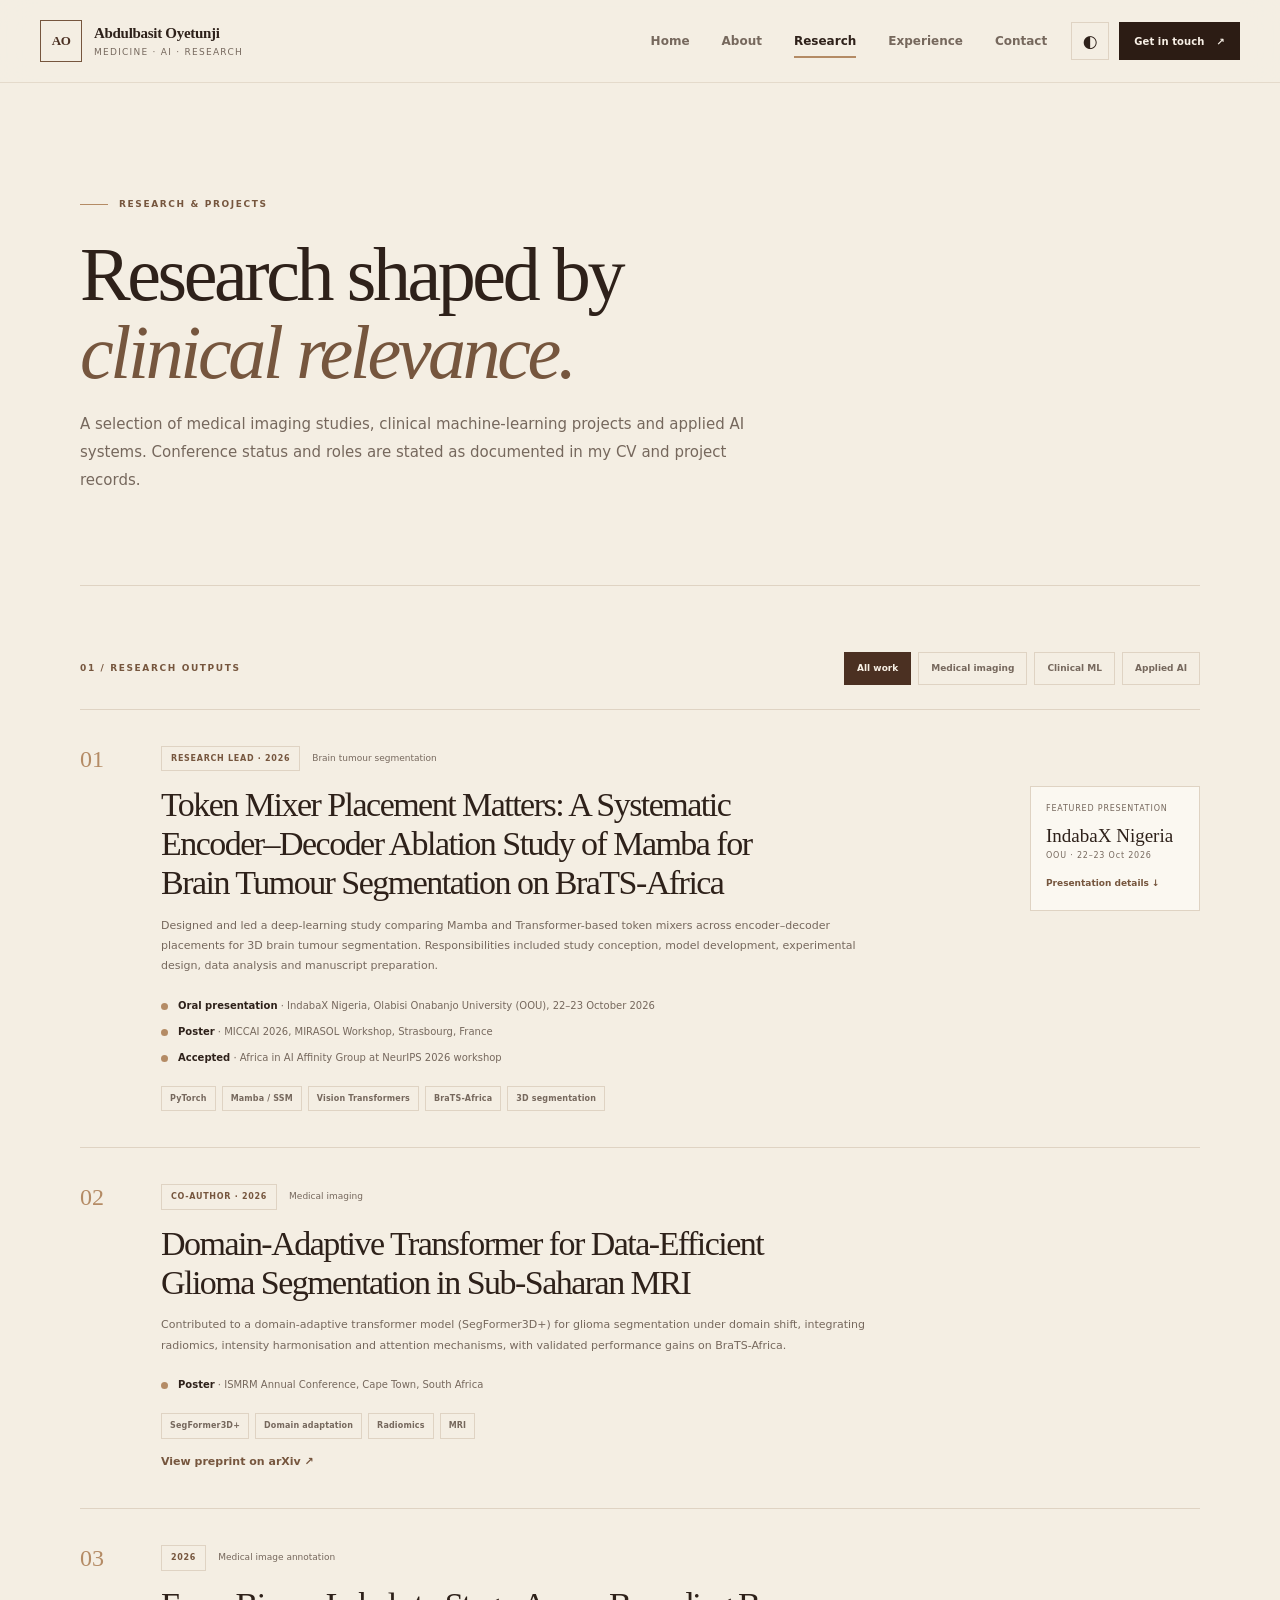
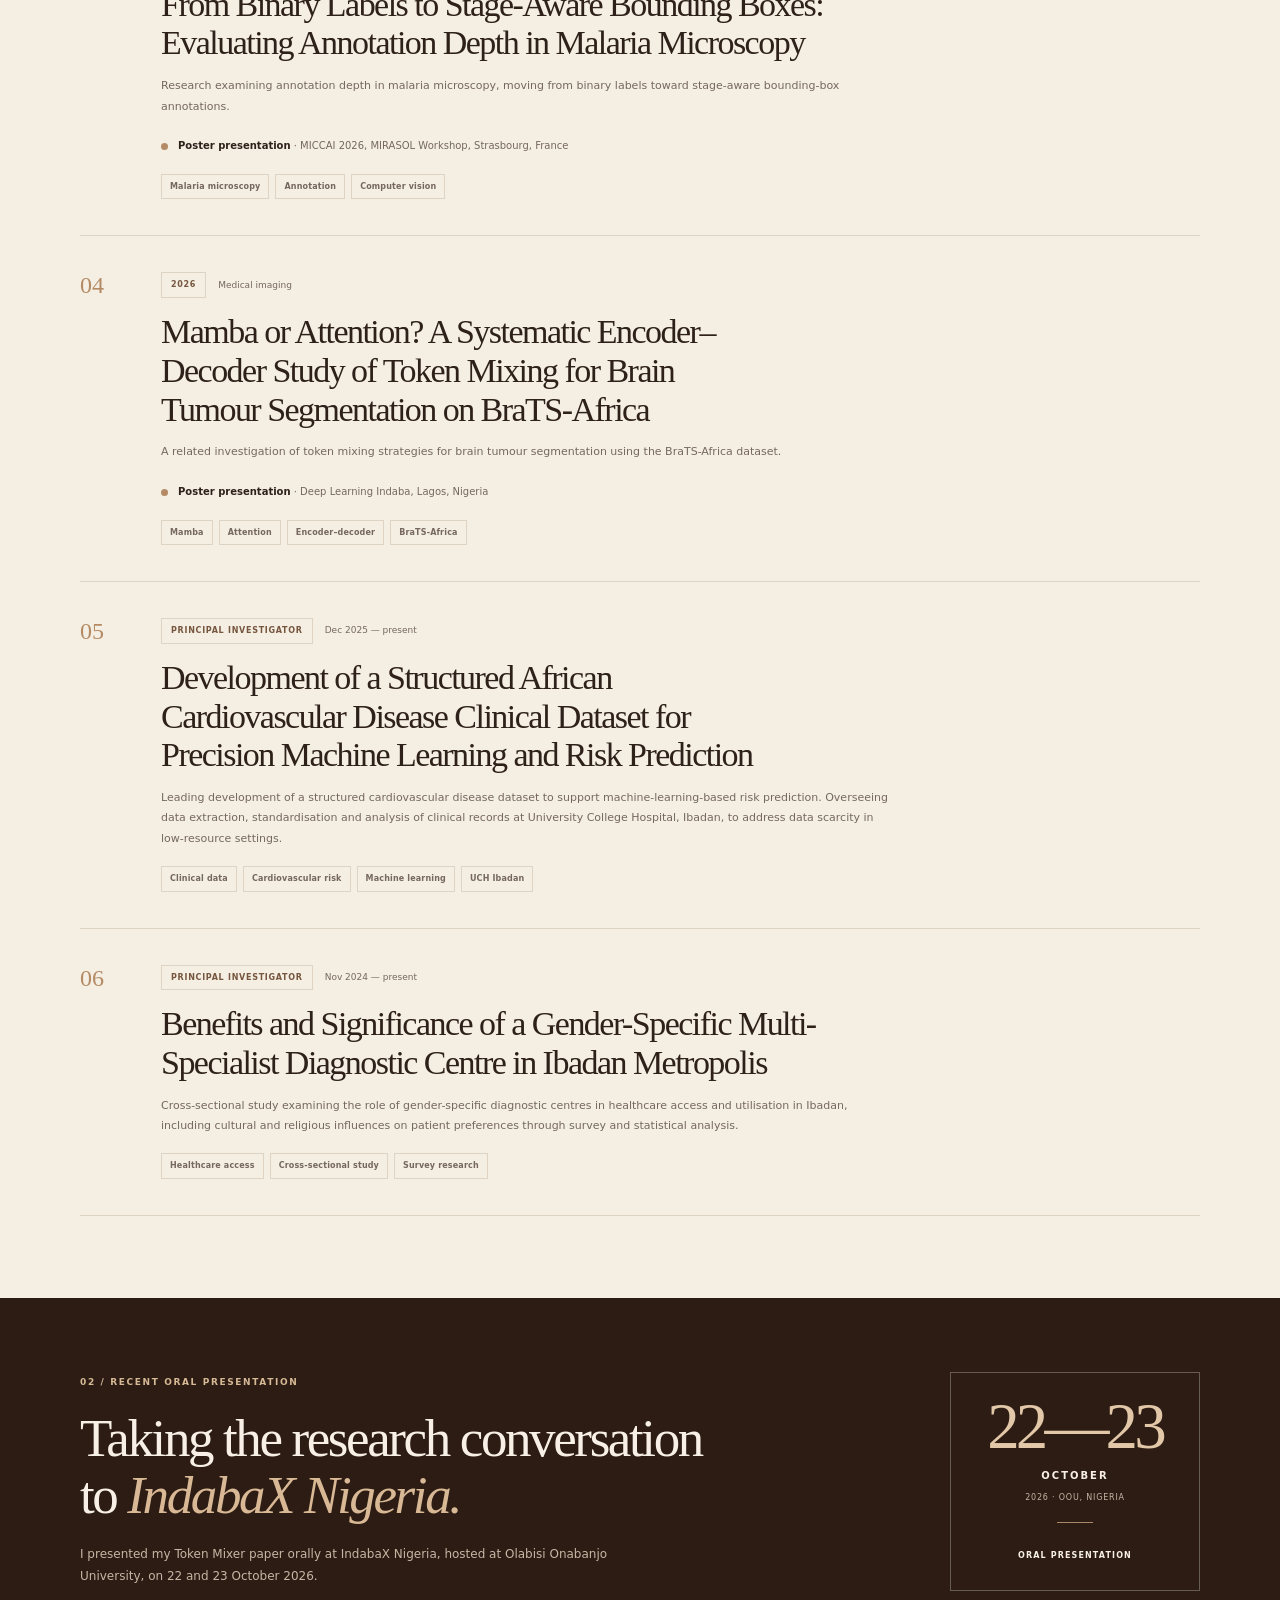
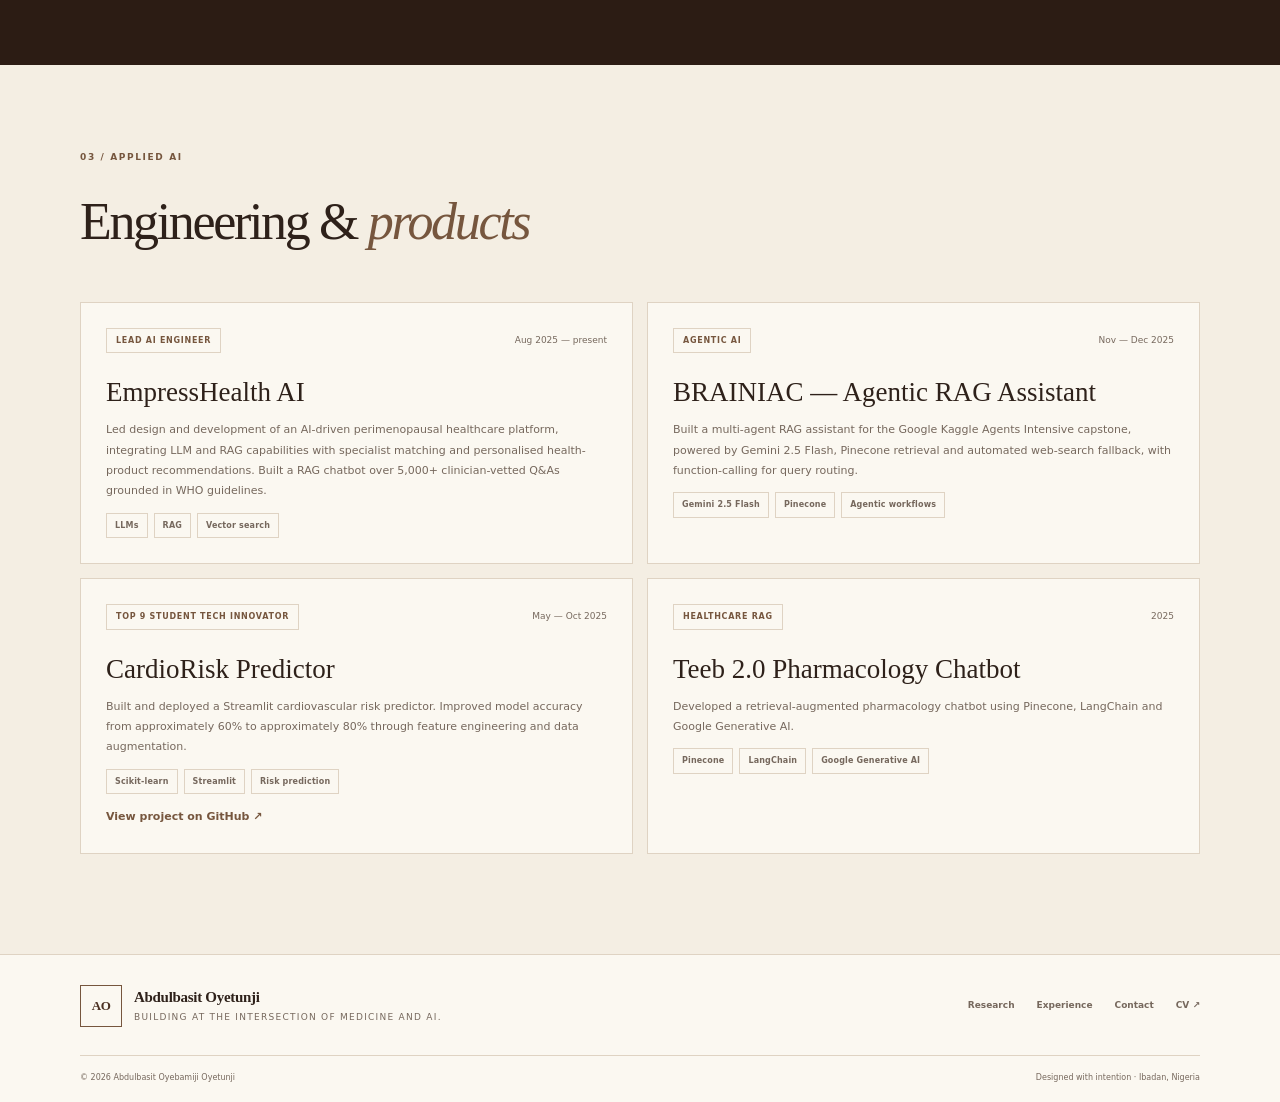
==== research.html @ 61710d2f "Initial commit" ====
<!doctype html>
<html lang="en">
<head>
  <meta charset="utf-8">
  <meta name="viewport" content="width=device-width, initial-scale=1">
  <meta name="theme-color" content="#f4eee3">
  <meta name="description" content="Medical imaging research, clinical machine learning projects and applied healthcare AI by Abdulbasit Oyetunji.">
  <meta property="og:type" content="website">
  <meta property="og:title" content="Research & Projects | Abdulbasit Oyetunji">
  <meta property="og:description" content="Medical imaging research, clinical machine learning projects and applied healthcare AI by Abdulbasit Oyetunji.">
  <title>Research & Projects | Abdulbasit Oyetunji</title>
  <link rel="icon" type="image/svg+xml" href="assets/favicon.svg">
  <link rel="stylesheet" href="styles.css">
  
</head>
<body>
  <a class="skip-link" href="#main">Skip to content</a>
  <div class="site-shell">
    <header class="site-header">
      <div class="header-inner">
        <a class="brand" href="index.html" aria-label="Abdulbasit Oyetunji, home">
          <span class="brand-mark">AO</span>
          <span class="brand-copy"><strong>Abdulbasit Oyetunji</strong><small>Medicine · AI · Research</small></span>
        </a>
        <nav class="desktop-nav" aria-label="Primary navigation"><a class="nav-link" href="index.html">Home</a><a class="nav-link" href="about.html">About</a><a class="nav-link is-active" href="research.html" aria-current="page">Research</a><a class="nav-link" href="experience.html">Experience</a><a class="nav-link" href="contact.html">Contact</a></nav>
        <div class="header-actions">
          <button class="icon-button theme-toggle" type="button" aria-label="Toggle colour theme" title="Toggle colour theme"><span class="theme-glyph" aria-hidden="true">◐</span></button>
          <a class="button button-small button-dark header-cta" href="contact.html">Get in touch <span aria-hidden="true">↗</span></a>
          <button class="icon-button menu-toggle" type="button" aria-label="Open navigation" aria-expanded="false" aria-controls="mobile-nav"><span class="menu-glyph" aria-hidden="true">☰</span></button>
        </div>
      </div>
      <nav class="mobile-nav" id="mobile-nav" aria-label="Mobile navigation" hidden><a class="nav-link" href="index.html">Home</a><a class="nav-link" href="about.html">About</a><a class="nav-link is-active" href="research.html" aria-current="page">Research</a><a class="nav-link" href="experience.html">Experience</a><a class="nav-link" href="contact.html">Contact</a><a class="mobile-nav-cta" href="contact.html">Get in touch ↗</a></nav>
    </header>
    <main id="main">
<section class="page-hero section-wrap" data-reveal><div class="eyebrow"><span class="eyebrow-line"></span> RESEARCH &amp; PROJECTS</div><h1>Research shaped by <em>clinical relevance.</em></h1><p class="page-lede">A selection of medical imaging studies, clinical machine-learning projects and applied AI systems. Conference status and roles are stated as documented in my CV and project records.</p></section>
<section class="research-section section-wrap"><div class="research-toolbar"><div class="section-label">01 / RESEARCH OUTPUTS</div><div class="filter-row" role="group" aria-label="Filter research projects"><button class="filter-button is-selected" data-filter="all" type="button">All work</button><button class="filter-button" data-filter="imaging" type="button">Medical imaging</button><button class="filter-button" data-filter="clinical" type="button">Clinical ML</button><button class="filter-button" data-filter="ai" type="button">Applied AI</button></div></div>
<div class="research-list">
<article class="research-item research-highlight" id="token-mixer" data-category="imaging" data-reveal><div class="research-index">01</div><div class="research-content"><div class="research-meta"><span class="pill">Research Lead · 2026</span><span>Brain tumour segmentation</span></div><h2>Token Mixer Placement Matters: A Systematic Encoder–Decoder Ablation Study of Mamba for Brain Tumour Segmentation on BraTS-Africa</h2><p>Designed and led a deep-learning study comparing Mamba and Transformer-based token mixers across encoder–decoder placements for 3D brain tumour segmentation. Responsibilities included study conception, model development, experimental design, data analysis and manuscript preparation.</p><div class="status-list"><div><span class="status-dot"></span><span><strong>Oral presentation</strong> · IndabaX Nigeria, Olabisi Onabanjo University (OOU), 22–23 October 2026</span></div><div><span class="status-dot"></span><span><strong>Poster</strong> · MICCAI 2026, MIRASOL Workshop, Strasbourg, France</span></div><div><span class="status-dot"></span><span><strong>Accepted</strong> · Africa in AI Affinity Group at NeurIPS 2026 workshop</span></div></div><div class="tag-row"><span>PyTorch</span><span>Mamba / SSM</span><span>Vision Transformers</span><span>BraTS-Africa</span><span>3D segmentation</span></div></div><div class="research-side-note"><span>FEATURED PRESENTATION</span><strong>IndabaX Nigeria</strong><small>OOU · 22–23 Oct 2026</small><a href="#indaba-x">Presentation details ↓</a></div></article>
<article class="research-item" id="domain-adaptation" data-category="imaging" data-reveal><div class="research-index">02</div><div class="research-content"><div class="research-meta"><span class="pill">Co-author · 2026</span><span>Medical imaging</span></div><h2>Domain-Adaptive Transformer for Data-Efficient Glioma Segmentation in Sub-Saharan MRI</h2><p>Contributed to a domain-adaptive transformer model (SegFormer3D+) for glioma segmentation under domain shift, integrating radiomics, intensity harmonisation and attention mechanisms, with validated performance gains on BraTS-Africa.</p><div class="status-list"><div><span class="status-dot"></span><span><strong>Poster</strong> · ISMRM Annual Conference, Cape Town, South Africa</span></div></div><div class="tag-row"><span>SegFormer3D+</span><span>Domain adaptation</span><span>Radiomics</span><span>MRI</span></div><p class="resource-link"><a href="https://arxiv.org/abs/2511.02928" target="_blank" rel="noopener">View preprint on arXiv ↗</a></p></div></article>
<article class="research-item" id="malaria-annotations" data-category="imaging" data-reveal><div class="research-index">03</div><div class="research-content"><div class="research-meta"><span class="pill">2026</span><span>Medical image annotation</span></div><h2>From Binary Labels to Stage-Aware Bounding Boxes: Evaluating Annotation Depth in Malaria Microscopy</h2><p>Research examining annotation depth in malaria microscopy, moving from binary labels toward stage-aware bounding-box annotations.</p><div class="status-list"><div><span class="status-dot"></span><span><strong>Poster presentation</strong> · MICCAI 2026, MIRASOL Workshop, Strasbourg, France</span></div></div><div class="tag-row"><span>Malaria microscopy</span><span>Annotation</span><span>Computer vision</span></div></div></article>
<article class="research-item" data-category="imaging" data-reveal><div class="research-index">04</div><div class="research-content"><div class="research-meta"><span class="pill">2026</span><span>Medical imaging</span></div><h2>Mamba or Attention? A Systematic Encoder–Decoder Study of Token Mixing for Brain Tumour Segmentation on BraTS-Africa</h2><p>A related investigation of token mixing strategies for brain tumour segmentation using the BraTS-Africa dataset.</p><div class="status-list"><div><span class="status-dot"></span><span><strong>Poster presentation</strong> · Deep Learning Indaba, Lagos, Nigeria</span></div></div><div class="tag-row"><span>Mamba</span><span>Attention</span><span>Encoder–decoder</span><span>BraTS-Africa</span></div></div></article>
<article class="research-item" id="cardiovascular-dataset" data-category="clinical" data-reveal><div class="research-index">05</div><div class="research-content"><div class="research-meta"><span class="pill">Principal Investigator</span><span>Dec 2025 — present</span></div><h2>Development of a Structured African Cardiovascular Disease Clinical Dataset for Precision Machine Learning and Risk Prediction</h2><p>Leading development of a structured cardiovascular disease dataset to support machine-learning-based risk prediction. Overseeing data extraction, standardisation and analysis of clinical records at University College Hospital, Ibadan, to address data scarcity in low-resource settings.</p><div class="tag-row"><span>Clinical data</span><span>Cardiovascular risk</span><span>Machine learning</span><span>UCH Ibadan</span></div></div></article>
<article class="research-item" data-category="clinical" data-reveal><div class="research-index">06</div><div class="research-content"><div class="research-meta"><span class="pill">Principal Investigator</span><span>Nov 2024 — present</span></div><h2>Benefits and Significance of a Gender-Specific Multi-Specialist Diagnostic Centre in Ibadan Metropolis</h2><p>Cross-sectional study examining the role of gender-specific diagnostic centres in healthcare access and utilisation in Ibadan, including cultural and religious influences on patient preferences through survey and statistical analysis.</p><div class="tag-row"><span>Healthcare access</span><span>Cross-sectional study</span><span>Survey research</span></div></div></article>
</div></section>
<section class="indaba-feature" id="indaba-x"><div class="section-wrap indaba-inner" data-reveal><div><div class="section-label light-label">02 / RECENT ORAL PRESENTATION</div><h2>Taking the research conversation to <em>IndabaX Nigeria.</em></h2><p>I presented my Token Mixer paper orally at IndabaX Nigeria, hosted at Olabisi Onabanjo University, on 22 and 23 October 2026.</p></div><div class="indaba-date-card"><span>22—23</span><strong>OCTOBER</strong><small>2026 · OOU, NIGERIA</small><div class="date-rule"></div><b>ORAL PRESENTATION</b></div></div></section>
<section class="projects-section section-wrap"><div class="section-heading" data-reveal><div><div class="section-label">03 / APPLIED AI</div><h2>Engineering &amp; <em>products</em></h2></div></div><div class="project-grid">
<article class="project-tile" data-category="ai" data-reveal><div class="project-top"><span class="pill">Lead AI Engineer</span><span>Aug 2025 — present</span></div><h3>EmpressHealth AI</h3><p>Led design and development of an AI-driven perimenopausal healthcare platform, integrating LLM and RAG capabilities with specialist matching and personalised health-product recommendations. Built a RAG chatbot over 5,000+ clinician-vetted Q&As grounded in WHO guidelines.</p><div class="tag-row"><span>LLMs</span><span>RAG</span><span>Vector search</span></div></article>
<article class="project-tile" data-category="ai" data-reveal><div class="project-top"><span class="pill">Agentic AI</span><span>Nov — Dec 2025</span></div><h3>BRAINIAC — Agentic RAG Assistant</h3><p>Built a multi-agent RAG assistant for the Google Kaggle Agents Intensive capstone, powered by Gemini 2.5 Flash, Pinecone retrieval and automated web-search fallback, with function-calling for query routing.</p><div class="tag-row"><span>Gemini 2.5 Flash</span><span>Pinecone</span><span>Agentic workflows</span></div></article>
<article class="project-tile" data-category="clinical" data-reveal><div class="project-top"><span class="pill">Top 9 Student Tech Innovator</span><span>May — Oct 2025</span></div><h3>CardioRisk Predictor</h3><p>Built and deployed a Streamlit cardiovascular risk predictor. Improved model accuracy from approximately 60% to approximately 80% through feature engineering and data augmentation.</p><div class="tag-row"><span>Scikit-learn</span><span>Streamlit</span><span>Risk prediction</span></div><p class="resource-link"><a href="https://github.com/Abdulbasit4422/Cardiovascular-Disease-Prediction-Model" target="_blank" rel="noopener">View project on GitHub ↗</a></p></article>
<article class="project-tile" data-category="ai" data-reveal><div class="project-top"><span class="pill">Healthcare RAG</span><span>2025</span></div><h3>Teeb 2.0 Pharmacology Chatbot</h3><p>Developed a retrieval-augmented pharmacology chatbot using Pinecone, LangChain and Google Generative AI.</p><div class="tag-row"><span>Pinecone</span><span>LangChain</span><span>Google Generative AI</span></div></article>
</div></section>
</main>
    <footer class="site-footer">
      <div class="footer-top">
        <a class="brand footer-brand" href="index.html"><span class="brand-mark">AO</span><span class="brand-copy"><strong>Abdulbasit Oyetunji</strong><small>Building at the intersection of medicine and AI.</small></span></a>
        <div class="footer-links"><a href="research.html">Research</a><a href="experience.html">Experience</a><a href="contact.html">Contact</a><a href="assets/Abdulbasit_Oyetunji_CV.pdf" target="_blank" rel="noopener">CV ↗</a></div>
      </div>
      <div class="footer-bottom"><span>© <span data-year>2026</span> Abdulbasit Oyebamiji Oyetunji</span><span>Designed with intention · Ibadan, Nigeria</span></div>
    </footer>
  </div>
  <script src="script.js"></script>
</body>
</html>
---- styles.css ----
/* Abdulbasit Oyetunji — editorial portfolio */
:root {
  color-scheme: light;
  --cream: #f4eee3;
  --paper: #fbf8f1;
  --paper-deep: #eee5d7;
  --ink: #2e211a;
  --muted: #76685d;
  --line: #dfd3c3;
  --brown: #4b3022;
  --brown-deep: #2c1c14;
  --brown-soft: #76563e;
  --tan: #b48b65;
  --tan-light: #d9c2a6;
  --white: #fffdf8;
  --serif: Georgia, "Times New Roman", serif;
  --sans: Inter, ui-sans-serif, system-ui, -apple-system, BlinkMacSystemFont, "Segoe UI", sans-serif;
  --radius: 4px;
  --shadow: 0 20px 60px rgba(56, 37, 24, .08);
}
:root[data-theme="dark"] {
  color-scheme: dark;
  --cream: #211812;
  --paper: #2b2019;
  --paper-deep: #39291f;
  --ink: #f0e7d9;
  --muted: #c1b09d;
  --line: #514034;
  --brown: #d8b994;
  --brown-deep: #140e0a;
  --brown-soft: #c4a17d;
  --tan: #b48b65;
  --tan-light: #73563f;
  --white: #30231b;
  --shadow: 0 20px 60px rgba(0, 0, 0, .2);
}
* { box-sizing: border-box; }
html { scroll-behavior: smooth; scroll-padding-top: 90px; }
body { margin: 0; background: var(--cream); color: var(--ink); font-family: var(--sans); font-size: 15px; line-height: 1.7; -webkit-font-smoothing: antialiased; }
a { color: inherit; text-decoration: none; }
button { font: inherit; }
::selection { background: var(--tan-light); color: var(--brown-deep); }
.site-shell { min-height: 100vh; overflow: hidden; }
.skip-link { position: absolute; left: 16px; top: -50px; z-index: 100; padding: 10px 14px; background: var(--brown-deep); color: #fff; }
.skip-link:focus { top: 12px; }
.site-header { position: sticky; top: 0; z-index: 40; background: color-mix(in srgb, var(--cream) 92%, transparent); border-bottom: 1px solid color-mix(in srgb, var(--line) 75%, transparent); backdrop-filter: blur(16px); }
.header-inner { width: min(1200px, calc(100% - 64px)); min-height: 82px; margin: 0 auto; display: flex; align-items: center; justify-content: space-between; gap: 24px; }
.brand { display: inline-flex; align-items: center; gap: 12px; flex-shrink: 0; }
.brand-mark { width: 42px; height: 42px; display: grid; place-items: center; border: 1px solid var(--brown-soft); color: var(--brown); font: 700 13px var(--serif); letter-spacing: -.04em; }
.brand-copy { display: grid; line-height: 1.25; }
.brand-copy strong { font-family: var(--serif); font-size: 15px; font-weight: 600; letter-spacing: -.02em; }
.brand-copy small { margin-top: 5px; color: var(--muted); font-size: 9px; text-transform: uppercase; letter-spacing: .14em; }
.desktop-nav { display: flex; align-items: center; gap: clamp(18px, 2.5vw, 34px); margin-left: auto; }
.nav-link { position: relative; padding: 8px 0; color: var(--muted); font-size: 12px; font-weight: 600; transition: color .2s ease; }
.nav-link:hover, .nav-link.is-active { color: var(--ink); }
.nav-link.is-active::after { position: absolute; content: ""; height: 2px; left: 0; right: 0; bottom: 1px; background: var(--tan); }
.header-actions { display: flex; align-items: center; gap: 10px; }
.icon-button { width: 38px; height: 38px; display: inline-grid; place-items: center; border: 1px solid var(--line); color: var(--ink); background: transparent; cursor: pointer; transition: background .2s ease, border .2s ease; }
.icon-button:hover { background: var(--paper-deep); border-color: var(--tan); }
.theme-glyph { font-size: 17px; line-height: 1; }
.menu-toggle { display: none; }
.mobile-nav { width: min(1200px, calc(100% - 32px)); margin: 0 auto 14px; padding: 12px; border: 1px solid var(--line); background: var(--paper); box-shadow: var(--shadow); }
.mobile-nav:not([hidden]) { display: grid; }
.mobile-nav .nav-link { padding: 12px; }
.mobile-nav .nav-link.is-active::after { display: none; }
.mobile-nav-cta { margin: 8px 0 0; padding: 12px; background: var(--brown-deep); color: #f7f0e7; text-align: center; font-size: 12px; font-weight: 700; }
.button { min-height: 48px; display: inline-flex; align-items: center; justify-content: center; gap: 20px; padding: 0 20px; border: 1px solid transparent; font-size: 11px; font-weight: 700; letter-spacing: .01em; transition: transform .2s ease, background .2s ease, border .2s ease; }
.button:hover { transform: translateY(-2px); }
.button-small { min-height: 38px; padding: 0 14px; gap: 12px; font-size: 10px; }
.button-dark { color: #f8f0e6; background: var(--brown-deep); }
.button-dark:hover { background: var(--brown-soft); }
.button-outline { border-color: var(--line); color: var(--ink); background: transparent; }
.button-outline:hover { border-color: var(--brown-soft); background: var(--paper); }
.button-cream { background: #f6eee1; color: #352218; }
.button-cream:hover { background: #fffaf1; }
.button-ghost-light { border-color: rgba(255,255,255,.35); color: #fbf5ea; background: transparent; }
.button-ghost-light:hover { background: rgba(255,255,255,.1); }
.section-wrap { width: min(1120px, calc(100% - 64px)); margin-right: auto; margin-left: auto; }
.hero { display: grid; grid-template-columns: 1.05fr .95fr; align-items: center; gap: clamp(36px, 6vw, 86px); padding-top: clamp(74px, 9vw, 124px); padding-bottom: 84px; }
.eyebrow, .section-label { display: flex; align-items: center; gap: 11px; color: var(--brown-soft); font-size: 9px; font-weight: 800; letter-spacing: .18em; text-transform: uppercase; }
.eyebrow-line { width: 28px; height: 1px; background: var(--tan); }
h1, h2, h3, p { margin-top: 0; }
h1, h2, h3 { text-wrap: balance; }
h1, h2 { font-family: var(--serif); font-weight: 400; letter-spacing: -.045em; }
.hero h1 { max-width: 650px; margin: 25px 0 23px; font-size: clamp(48px, 6.2vw, 79px); line-height: .99; }
h1 em, h2 em { color: var(--brown-soft); font-weight: 400; }
.hero-lede { max-width: 550px; color: var(--muted); font-size: 15px; line-height: 1.85; }
.hero-tags, .tag-row { display: flex; flex-wrap: wrap; gap: 8px; }
.hero-tags { margin: 25px 0 29px; }
.hero-tags span, .tag-row span { padding: 6px 10px; border: 1px solid var(--line); color: var(--muted); font-size: 9px; font-weight: 700; letter-spacing: .02em; }
.hero-actions { display: flex; flex-wrap: wrap; gap: 10px; }
.hero-social { display: flex; flex-wrap: wrap; gap: 23px; margin-top: 38px; color: var(--muted); font-size: 10px; font-weight: 700; }
.hero-social a:hover, .text-link:hover { color: var(--brown-soft); }
.hero-art { position: relative; min-height: 455px; padding: 20px 22px 16px; border: 1px solid var(--line); background: var(--paper-deep); box-shadow: var(--shadow); }
.art-topline, .art-bottomline { display: flex; justify-content: space-between; color: var(--muted); font-size: 8px; font-weight: 800; letter-spacing: .15em; }
.art-visual { position: relative; height: 390px; }
.neural-art { width: 100%; height: 100%; }
.art-caption { position: absolute; right: 0; bottom: 6px; display: grid; grid-template-columns: 8px 1fr; align-items: center; column-gap: 9px; min-width: 210px; padding: 12px 15px; border: 1px solid var(--line); background: var(--paper); box-shadow: 0 8px 30px rgba(56,37,24,.08); }
.art-caption span:nth-child(2) { color: var(--muted); font-size: 8px; letter-spacing: .13em; text-transform: uppercase; }
.art-caption strong { grid-column: 2; margin-top: 2px; font-family: var(--serif); font-size: 13px; font-weight: 500; }
.caption-dot, .status-dot { width: 7px; height: 7px; border-radius: 50%; background: var(--tan); }
.announcement-band { background: var(--brown-deep); color: #f8f0e6; }
.announcement-inner { width: min(1120px, calc(100% - 64px)); min-height: 92px; margin: 0 auto; display: grid; grid-template-columns: 150px 1fr 32px; align-items: center; gap: 25px; }
.announcement-kicker { color: #c7a987; font-size: 8px; font-weight: 800; letter-spacing: .17em; }
.announcement-inner div { display: grid; gap: 3px; }
.announcement-inner strong { font-family: var(--serif); font-size: 17px; font-weight: 400; }
.announcement-inner div span { color: #c7b6a4; font-size: 10px; }
.announcement-inner > a { display: grid; place-items: center; width: 30px; height: 30px; border: 1px solid rgba(255,255,255,.3); }
.intro-section { padding-top: 106px; padding-bottom: 105px; }
.intro-content { display: grid; grid-template-columns: 1.1fr .9fr; gap: 70px; padding-top: 25px; }
.intro-content h2 { max-width: 600px; margin: 0; font-size: clamp(36px, 4.4vw, 56px); line-height: 1.12; }
.intro-content p { max-width: 460px; color: var(--muted); font-size: 13px; line-height: 1.9; }
.text-link { display: inline-flex; align-items: center; gap: 12px; margin-top: 13px; color: var(--ink); font-size: 11px; font-weight: 800; transition: color .2s ease; }
.feature-section { padding: 86px 0 95px; background: var(--paper); border-top: 1px solid var(--line); border-bottom: 1px solid var(--line); }
.section-heading { display: flex; align-items: end; justify-content: space-between; gap: 24px; margin-bottom: 35px; }
.section-heading h2 { margin: 13px 0 0; font-size: clamp(37px, 4.4vw, 52px); }
.section-heading .text-link { margin: 0 0 8px; }
.feature-grid { display: grid; grid-template-columns: 1.15fr .85fr; gap: 16px; }
.feature-card { position: relative; min-height: 300px; padding: 27px 28px 22px; border: 1px solid var(--line); background: var(--cream); overflow: hidden; }
.feature-card-large { grid-row: span 2; min-height: 616px; background: var(--paper-deep); }
.feature-meta, .project-top { display: flex; justify-content: space-between; align-items: center; gap: 12px; color: var(--muted); font-size: 9px; }
.pill { display: inline-flex; padding: 5px 9px; border: 1px solid var(--line); color: var(--brown-soft); font-size: 8px; font-weight: 800; letter-spacing: .09em; text-transform: uppercase; }
.feature-number { margin-top: 45px; color: var(--tan); font: 400 40px var(--serif); opacity: .7; }
.feature-card h3 { max-width: 520px; margin: 13px 0; font: 400 clamp(24px, 2.5vw, 31px)/1.16 var(--serif); letter-spacing: -.03em; }
.feature-card:not(.feature-card-large) .feature-number { margin-top: 24px; font-size: 32px; }
.feature-card:not(.feature-card-large) h3 { font-size: 24px; }
.feature-card p { max-width: 520px; margin-bottom: 27px; color: var(--muted); font-size: 11px; line-height: 1.85; }
.feature-footer { display: flex; align-items: center; justify-content: space-between; gap: 16px; padding-top: 16px; border-top: 1px solid var(--line); color: var(--muted); font-size: 9px; }
.feature-footer a { display: grid; place-items: center; width: 29px; height: 29px; border: 1px solid var(--line); color: var(--ink); }
.home-bottom { padding-top: 90px; padding-bottom: 100px; }
.home-bottom-card { padding: clamp(30px, 5vw, 61px); background: var(--brown-deep); color: #f7efe4; }
.light-label { color: #d6b995; }
.home-bottom h2 { max-width: 760px; margin: 20px 0 33px; font-size: clamp(38px, 5vw, 60px); line-height: 1.08; }
.home-bottom h2 em, .about-cta h2 em, .contact-bottom h2 em, .skills-section h2 em, .indaba-inner h2 em { color: #d9b995; }
.home-bottom-actions { display: flex; flex-wrap: wrap; gap: 11px; }
/* Interior page headings */
.page-hero { padding-top: clamp(70px, 9vw, 114px); padding-bottom: 65px; border-bottom: 1px solid var(--line); }
.page-hero h1 { max-width: 900px; margin: 24px 0 20px; font-size: clamp(47px, 6.4vw, 76px); line-height: 1.02; }
.page-lede { max-width: 710px; margin-bottom: 25px; color: var(--muted); font-size: 15px; line-height: 1.85; }
.page-hero-note { display: flex; align-items: center; flex-wrap: wrap; gap: 10px; color: var(--muted); font-size: 9px; }
.page-hero-note span:not(.note-separator) { font-size: 8px; font-weight: 800; letter-spacing: .12em; }
.page-hero-note strong { color: var(--ink); font-size: 10px; }
.note-separator { width: 1px; height: 17px; margin: 0 12px; background: var(--line); }
.about-layout, .experience-layout { display: grid; grid-template-columns: 220px 1fr; gap: 40px; padding-top: 82px; padding-bottom: 90px; }
.about-main h2 { max-width: 720px; margin: -8px 0 27px; font-size: clamp(34px, 4vw, 48px); line-height: 1.13; }
.about-main p { max-width: 760px; color: var(--muted); font-size: 13px; line-height: 1.95; }
.about-focus-section { padding: 80px 0 90px; background: var(--paper); border-top: 1px solid var(--line); border-bottom: 1px solid var(--line); }
.focus-grid { display: grid; grid-template-columns: repeat(4, 1fr); gap: 24px; margin-top: 36px; }
.focus-grid article { padding-top: 18px; border-top: 1px solid var(--tan); }
.focus-index { color: var(--tan); font: 400 28px var(--serif); }
.focus-grid h3 { margin: 20px 0 12px; font: 400 20px/1.22 var(--serif); }
.focus-grid p { color: var(--muted); font-size: 11px; line-height: 1.8; }
.about-two-col { display: grid; grid-template-columns: 1fr 1fr; gap: 100px; padding-top: 90px; padding-bottom: 95px; }
.education-item { position: relative; margin-top: 34px; padding-left: 18px; border-left: 1px solid var(--tan); }
.item-date { color: var(--brown-soft); font-size: 8px; font-weight: 800; letter-spacing: .12em; }
.education-item h3 { margin: 10px 0 3px; font: 400 23px var(--serif); }
.education-item p { margin-bottom: 8px; color: var(--muted); font-size: 11px; }
.education-item small { display: block; color: var(--muted); font-size: 10px; line-height: 1.8; }
.pull-quote { margin: 34px 0 20px; padding-left: 24px; border-left: 2px solid var(--tan); font: 400 clamp(24px, 2.6vw, 32px)/1.25 var(--serif); letter-spacing: -.025em; }
.support-copy { color: var(--muted); font-size: 11px; line-height: 1.85; }
.about-cta { padding-bottom: 95px; }
.about-cta-inner, .contact-bottom-inner { display: flex; justify-content: space-between; align-items: center; gap: 30px; padding: 43px 48px; background: var(--brown-deep); color: #f7efe4; }
.about-cta h2, .contact-bottom h2 { max-width: 620px; margin: 14px 0 0; font-size: clamp(33px, 4vw, 46px); line-height: 1.08; }
/* Research */
.research-section { padding-top: 66px; padding-bottom: 82px; }
.research-toolbar { display: flex; flex-wrap: wrap; justify-content: space-between; align-items: center; gap: 22px; margin-bottom: 24px; }
.filter-row { display: flex; flex-wrap: wrap; gap: 7px; }
.filter-button { padding: 8px 12px; border: 1px solid var(--line); background: transparent; color: var(--muted); cursor: pointer; font-size: 9px; font-weight: 700; }
.filter-button:hover, .filter-button.is-selected { border-color: var(--brown); background: var(--brown); color: #f8f0e6; }
.research-list { border-top: 1px solid var(--line); }
.research-item { display: grid; grid-template-columns: 55px minmax(0, 1fr) 170px; gap: 26px; padding: 36px 0; border-bottom: 1px solid var(--line); scroll-margin-top: 110px; }
.research-item[hidden], .project-tile[hidden] { display: none; }
.research-index { color: var(--tan); font: 400 24px var(--serif); }
.research-meta { display: flex; flex-wrap: wrap; align-items: center; gap: 12px; color: var(--muted); font-size: 9px; }
.research-content h2 { max-width: 730px; margin: 15px 0 13px; font-size: clamp(24px, 3vw, 34px); line-height: 1.14; }
.research-content > p { max-width: 730px; margin-bottom: 17px; color: var(--muted); font-size: 11px; line-height: 1.85; }
.status-list { display: grid; gap: 9px; margin: 20px 0; }
.status-list > div { display: flex; align-items: flex-start; gap: 10px; color: var(--muted); font-size: 10px; }
.status-list .status-dot { flex: 0 0 7px; margin-top: 6px; }
.status-list strong { color: var(--ink); }
.tag-row { gap: 6px; }
.tag-row span { padding: 5px 8px; font-size: 8px; }
.research-side-note { align-self: start; margin-top: 40px; padding: 15px; border: 1px solid var(--line); background: var(--paper); }
.research-side-note span, .research-side-note small { display: block; color: var(--muted); font-size: 8px; letter-spacing: .1em; }
.research-side-note strong { display: block; margin: 10px 0 2px; font: 400 19px var(--serif); }
.research-side-note a { display: inline-block; margin-top: 13px; color: var(--brown-soft); font-size: 9px; font-weight: 800; }
.resource-link { margin: 13px 0 0 !important; }
.resource-link a { color: var(--brown-soft); font-weight: 800; }
.indaba-feature { padding: 74px 0; background: var(--brown-deep); color: #f8f0e6; }
.indaba-inner { display: grid; grid-template-columns: 1fr 250px; align-items: center; gap: 65px; }
.indaba-inner h2 { max-width: 650px; margin: 19px 0; font-size: clamp(35px, 4.5vw, 53px); line-height: 1.08; }
.indaba-inner p { max-width: 590px; margin: 0; color: #c7b6a4; font-size: 12px; line-height: 1.85; }
.indaba-date-card { padding: 23px; border: 1px solid rgba(255,255,255,.28); text-align: center; }
.indaba-date-card > span { display: block; font: 400 65px/.95 var(--serif); color: #e2c7a8; letter-spacing: -.06em; }
.indaba-date-card strong { display: block; margin-top: 9px; font-size: 10px; letter-spacing: .2em; }
.indaba-date-card small { display: block; margin-top: 7px; color: #c7b6a4; font-size: 8px; letter-spacing: .1em; }
.date-rule { width: 36px; height: 1px; margin: 18px auto; background: #a98868; }
.indaba-date-card b { font-size: 8px; letter-spacing: .14em; }
.projects-section { padding-top: 85px; padding-bottom: 100px; }
.project-grid { display: grid; grid-template-columns: repeat(2, 1fr); gap: 14px; }
.project-tile { padding: 25px; border: 1px solid var(--line); background: var(--paper); }
.project-top { margin-bottom: 24px; }
.project-tile h3 { margin-bottom: 12px; font: 400 27px var(--serif); }
.project-tile p { color: var(--muted); font-size: 11px; line-height: 1.85; }
/* Experience */
.timeline { border-top: 1px solid var(--line); }
.timeline-item { display: grid; grid-template-columns: 180px 1fr; gap: 40px; padding: 32px 0; border-bottom: 1px solid var(--line); }
.timeline-date { color: var(--brown-soft); font-size: 9px; font-weight: 800; letter-spacing: .1em; }
.timeline-body { position: relative; padding-left: 25px; }
.timeline-dot { position: absolute; top: 8px; left: -5px; width: 9px; height: 9px; border: 2px solid var(--cream); border-radius: 50%; background: var(--tan); box-shadow: 0 0 0 1px var(--tan); }
.timeline-body h2 { margin: 0 0 5px; font-size: 28px; line-height: 1.15; }
.timeline-body h3 { margin-bottom: 12px; color: var(--brown-soft); font-size: 10px; font-weight: 700; }
.timeline-body p { max-width: 720px; margin: 0; color: var(--muted); font-size: 11px; line-height: 1.85; }
.leadership-section { padding: 78px 0 88px; background: var(--paper); border-top: 1px solid var(--line); border-bottom: 1px solid var(--line); }
.leadership-grid { display: grid; grid-template-columns: repeat(4, 1fr); gap: 17px; margin-top: 32px; }
.leadership-grid article { min-height: 220px; padding: 21px; border: 1px solid var(--line); background: var(--cream); }
.leadership-index { color: var(--tan); font: 400 28px var(--serif); }
.leadership-grid h3 { margin: 20px 0 5px; font: 400 20px/1.2 var(--serif); }
.leadership-grid p { margin-bottom: 10px; color: var(--brown-soft); font-size: 9px; font-weight: 700; }
.leadership-grid small { color: var(--muted); font-size: 9px; line-height: 1.7; }
.recognition-section { padding-top: 83px; padding-bottom: 92px; }
.recognition-list { margin-top: 28px; border-top: 1px solid var(--line); }
.recognition-item { display: grid; grid-template-columns: 100px 1fr 30px; align-items: center; gap: 20px; padding: 20px 0; border-bottom: 1px solid var(--line); }
.recognition-year { color: var(--brown-soft); font-size: 9px; font-weight: 800; letter-spacing: .1em; }
.recognition-item h3 { margin: 0 0 4px; font: 400 20px var(--serif); }
.recognition-item p { margin: 0; color: var(--muted); font-size: 10px; }
.recognition-mark { color: var(--tan); font-size: 18px; text-align: right; }
.skills-section { padding: 76px 0 85px; background: var(--brown-deep); color: #f8f0e6; }
.skills-section h2 { margin: 16px 0 32px; font-size: clamp(36px, 4.2vw, 48px); }
.skills-grid { display: grid; grid-template-columns: repeat(3, 1fr); gap: 0 28px; }
.skills-grid > div { padding: 21px 0; border-top: 1px solid rgba(255,255,255,.22); }
.skills-grid h3 { margin-bottom: 8px; color: #e4c9aa; font: 400 18px var(--serif); }
.skills-grid p { margin: 0; color: #c7b6a4; font-size: 10px; line-height: 1.8; }
/* Contact */
.contact-layout { display: grid; grid-template-columns: 1.15fr .85fr; gap: 90px; padding-top: 72px; padding-bottom: 90px; }
.contact-main h2 { max-width: 500px; margin: 30px 0; font-size: clamp(32px, 4vw, 45px); line-height: 1.13; }
.contact-email { display: inline-block; padding-bottom: 8px; border-bottom: 1px solid var(--tan); color: var(--brown-soft); font: 400 clamp(19px, 2.6vw, 27px) var(--serif); letter-spacing: -.02em; overflow-wrap: anywhere; }
.contact-email span { margin-left: 5px; font: 12px var(--sans); }
.copy-button { display: block; margin: 12px 0 38px; padding: 0; border: 0; background: transparent; color: var(--muted); cursor: pointer; font-size: 9px; font-weight: 700; }
.copy-button:hover { color: var(--brown-soft); }
.contact-detail { display: grid; grid-template-columns: 95px 1fr; gap: 12px; padding: 12px 0; border-top: 1px solid var(--line); font-size: 10px; }
.contact-detail span { color: var(--muted); font-size: 8px; font-weight: 800; letter-spacing: .13em; }
.contact-detail strong, .contact-detail a { font-weight: 700; }
.contact-side { padding: 25px; border: 1px solid var(--line); background: var(--paper); }
.social-row { display: flex; justify-content: space-between; align-items: center; gap: 15px; padding: 19px 0; border-bottom: 1px solid var(--line); }
.social-row span { display: grid; }
.social-row small { color: var(--muted); font-size: 7px; font-weight: 800; letter-spacing: .13em; }
.social-row strong { margin-top: 4px; font: 400 21px var(--serif); }
.social-row b { color: var(--brown-soft); font-size: 15px; font-weight: 500; }
.contact-note { display: flex; gap: 14px; margin-top: 26px; padding: 17px; background: var(--paper-deep); }
.note-star { color: var(--tan); font-size: 18px; }
.contact-note p { margin: 0; color: var(--muted); font-size: 9px; line-height: 1.8; }
.contact-bottom { padding-bottom: 95px; }
/* Footer and motion */
.site-footer { padding: 30px 0 18px; border-top: 1px solid var(--line); background: var(--paper); }
.footer-top, .footer-bottom { width: min(1120px, calc(100% - 64px)); margin: 0 auto; display: flex; justify-content: space-between; align-items: center; gap: 24px; }
.footer-links { display: flex; flex-wrap: wrap; gap: 22px; color: var(--muted); font-size: 9px; font-weight: 700; }
.footer-links a:hover { color: var(--brown-soft); }
.footer-bottom { margin-top: 28px; padding-top: 15px; border-top: 1px solid var(--line); color: var(--muted); font-size: 8px; }
[data-reveal] { opacity: 0; transform: translateY(15px); transition: opacity .55s ease, transform .55s ease; }
[data-reveal].is-visible { opacity: 1; transform: translateY(0); }
@media (prefers-reduced-motion: reduce) { *, *::before, *::after { scroll-behavior: auto !important; transition-duration: .01ms !important; animation-duration: .01ms !important; } [data-reveal] { opacity: 1; transform: none; } }
@media (max-width: 900px) {
  .header-inner, .section-wrap, .announcement-inner, .footer-top, .footer-bottom { width: min(100% - 42px, 720px); }
  .desktop-nav { gap: 15px; }
  .header-cta { display: none; }
  .hero { grid-template-columns: 1fr; gap: 45px; padding-top: 70px; }
  .hero-copy { max-width: 680px; }
  .hero-art { width: min(100%, 580px); margin-left: auto; }
  .about-layout, .experience-layout { grid-template-columns: 1fr; gap: 25px; }
  .focus-grid, .leadership-grid { grid-template-columns: repeat(2, 1fr); }
  .research-item { grid-template-columns: 40px 1fr; }
  .research-side-note { grid-column: 2; width: min(100%, 260px); margin-top: 0; }
  .contact-layout { gap: 40px; }
}
@media (max-width: 650px) {
  .header-inner, .section-wrap, .announcement-inner, .footer-top, .footer-bottom { width: calc(100% - 36px); }
  .header-inner { min-height: 72px; }
  .desktop-nav { display: none; }
  .menu-toggle { display: inline-grid; }
  .brand-mark { width: 38px; height: 38px; }
  .brand-copy strong { font-size: 13px; }
  .brand-copy small { font-size: 8px; }
  .hero { padding-top: 56px; padding-bottom: 55px; }
  .hero h1 { font-size: clamp(45px, 14vw, 65px); }
  .hero-lede { font-size: 13px; }
  .hero-art { min-height: 340px; padding: 14px; }
  .art-visual { height: 295px; }
  .announcement-inner { grid-template-columns: 1fr 30px; gap: 8px; padding: 18px 0; }
  .announcement-kicker { grid-column: 1 / -1; }
  .announcement-inner strong { font-size: 15px; }
  .announcement-inner div span { font-size: 9px; }
  .intro-section { padding-top: 70px; padding-bottom: 70px; }
  .intro-content { grid-template-columns: 1fr; gap: 24px; }
  .intro-content h2 { font-size: 39px; }
  .feature-section { padding: 65px 0; }
  .section-heading { align-items: start; flex-direction: column; gap: 10px; }
  .feature-grid { grid-template-columns: 1fr; }
  .feature-card-large { grid-row: auto; min-height: 0; }
  .feature-card { min-height: 0; padding: 22px; }
  .feature-number { margin-top: 24px; }
  .feature-card h3 { font-size: 26px; }
  .home-bottom { padding-top: 60px; padding-bottom: 65px; }
  .home-bottom h2 { font-size: 42px; }
  .page-hero { padding-top: 58px; padding-bottom: 44px; }
  .page-hero h1 { font-size: 48px; }
  .page-lede { font-size: 13px; }
  .about-layout, .experience-layout { padding-top: 58px; padding-bottom: 65px; }
  .about-main h2 { font-size: 35px; }
  .about-focus-section { padding: 60px 0; }
  .focus-grid { grid-template-columns: 1fr 1fr; gap: 25px 17px; }
  .focus-grid h3 { font-size: 18px; }
  .about-two-col { grid-template-columns: 1fr; gap: 55px; padding-top: 65px; padding-bottom: 65px; }
  .about-cta { padding-bottom: 65px; }
  .about-cta-inner, .contact-bottom-inner { align-items: flex-start; flex-direction: column; padding: 30px 24px; }
  .about-cta h2, .contact-bottom h2 { font-size: 36px; }
  .research-section { padding-top: 48px; padding-bottom: 60px; }
  .research-item { grid-template-columns: 28px 1fr; gap: 12px; padding: 26px 0; }
  .research-index { font-size: 19px; }
  .research-content h2 { font-size: 25px; }
  .research-side-note { grid-column: 2; }
  .filter-row { gap: 5px; }
  .filter-button { padding: 7px 9px; font-size: 8px; }
  .indaba-feature { padding: 60px 0; }
  .indaba-inner { grid-template-columns: 1fr; gap: 30px; }
  .indaba-inner h2 { font-size: 39px; }
  .indaba-date-card { width: min(100%, 250px); }
  .projects-section { padding-top: 60px; padding-bottom: 68px; }
  .project-grid { grid-template-columns: 1fr; }
  .timeline-item { grid-template-columns: 1fr; gap: 10px; padding: 25px 0; }
  .timeline-body h2 { font-size: 25px; }
  .leadership-section { padding: 60px 0; }
  .leadership-grid { grid-template-columns: 1fr 1fr; gap: 10px; }
  .leadership-grid article { min-height: 210px; padding: 15px; }
  .leadership-grid h3 { font-size: 18px; }
  .recognition-section { padding-top: 60px; padding-bottom: 65px; }
  .recognition-item { grid-template-columns: 65px 1fr 18px; gap: 10px; }
  .recognition-item h3 { font-size: 17px; }
  .recognition-item p { font-size: 9px; }
  .skills-section { padding: 60px 0; }
  .skills-grid { grid-template-columns: 1fr 1fr; gap: 0 16px; }
  .skills-grid h3 { font-size: 16px; }
  .contact-layout { grid-template-columns: 1fr; gap: 45px; padding-top: 55px; padding-bottom: 65px; }
  .contact-main h2 { margin: 22px 0; font-size: 37px; }
  .contact-email { font-size: 20px; }
  .footer-top, .footer-bottom { align-items: flex-start; flex-direction: column; }
  .footer-links { gap: 15px; }
}
@media (max-width: 390px) {
  .focus-grid, .leadership-grid, .skills-grid { grid-template-columns: 1fr; }
  .hero-actions { align-items: stretch; flex-direction: column; }
  .hero-actions .button { justify-content: space-between; }
  .page-hero-note { gap: 8px; }
  .note-separator { margin: 0 4px; }
}
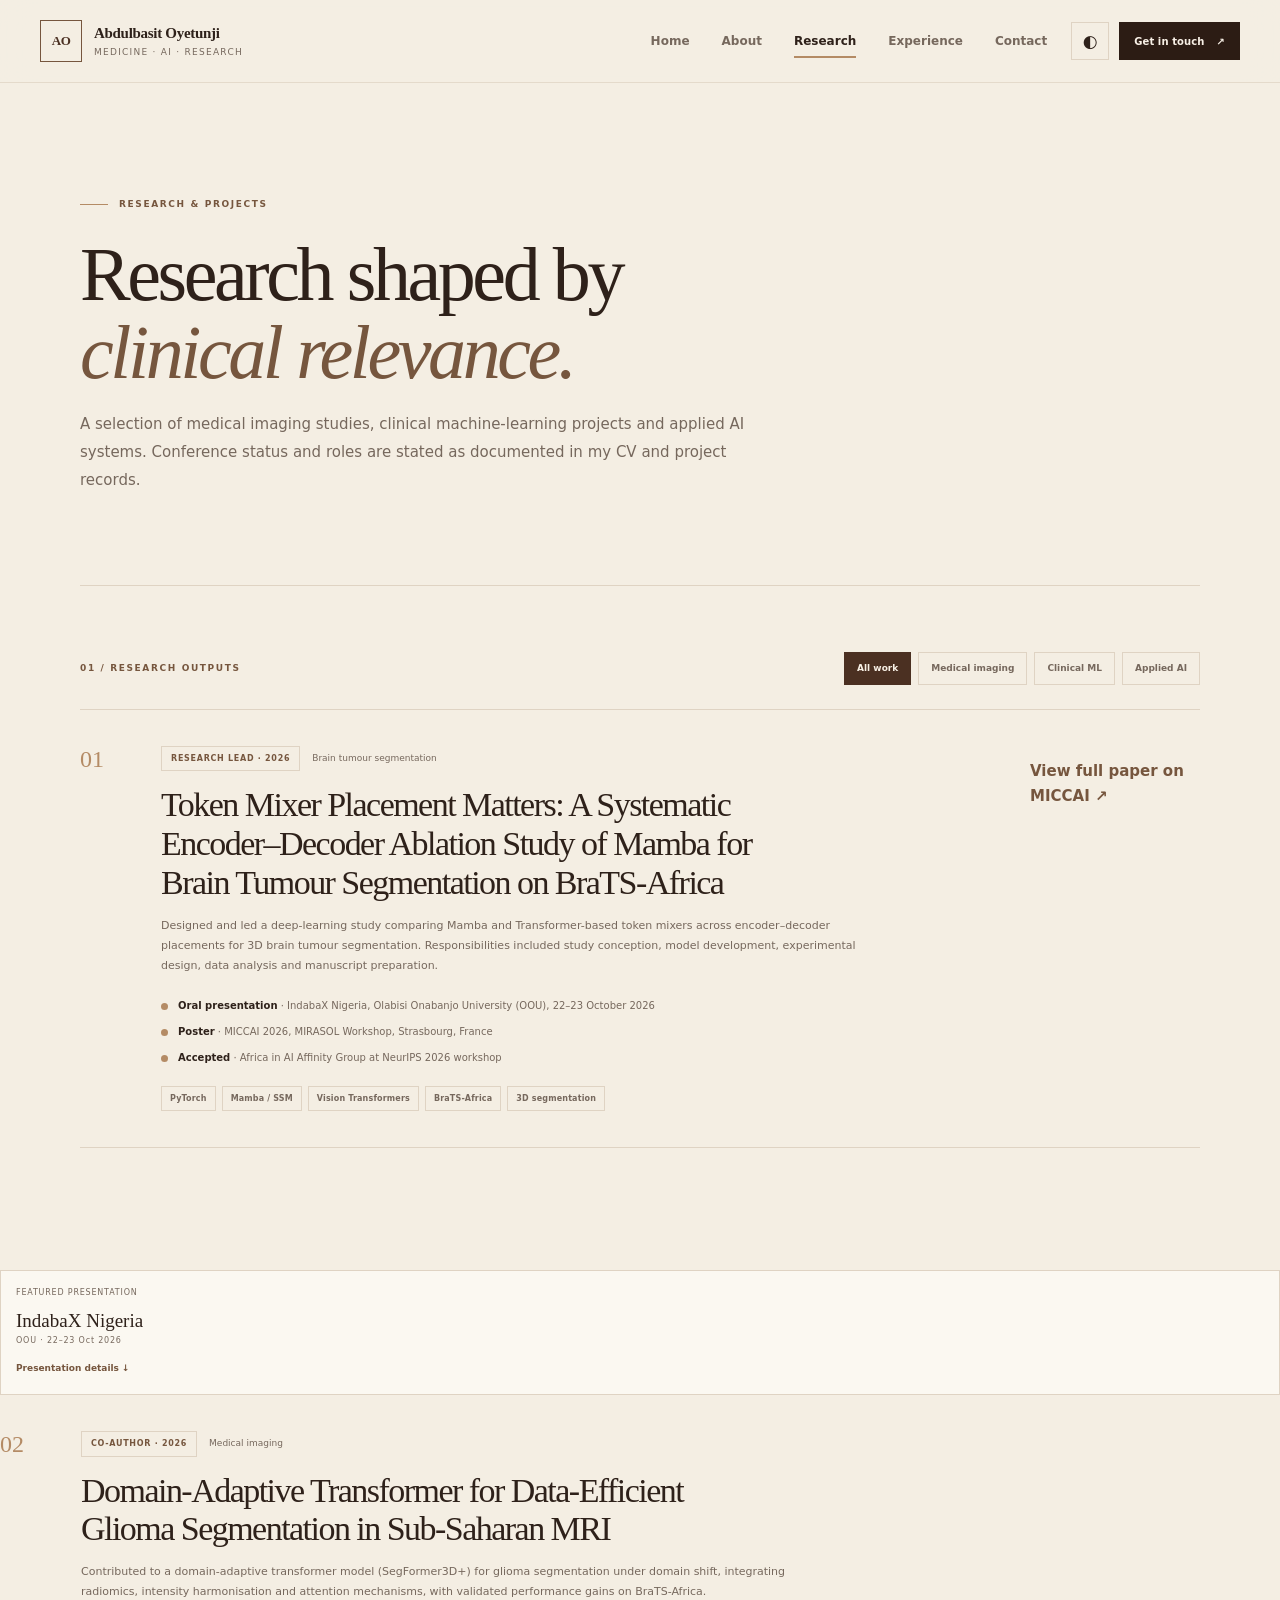
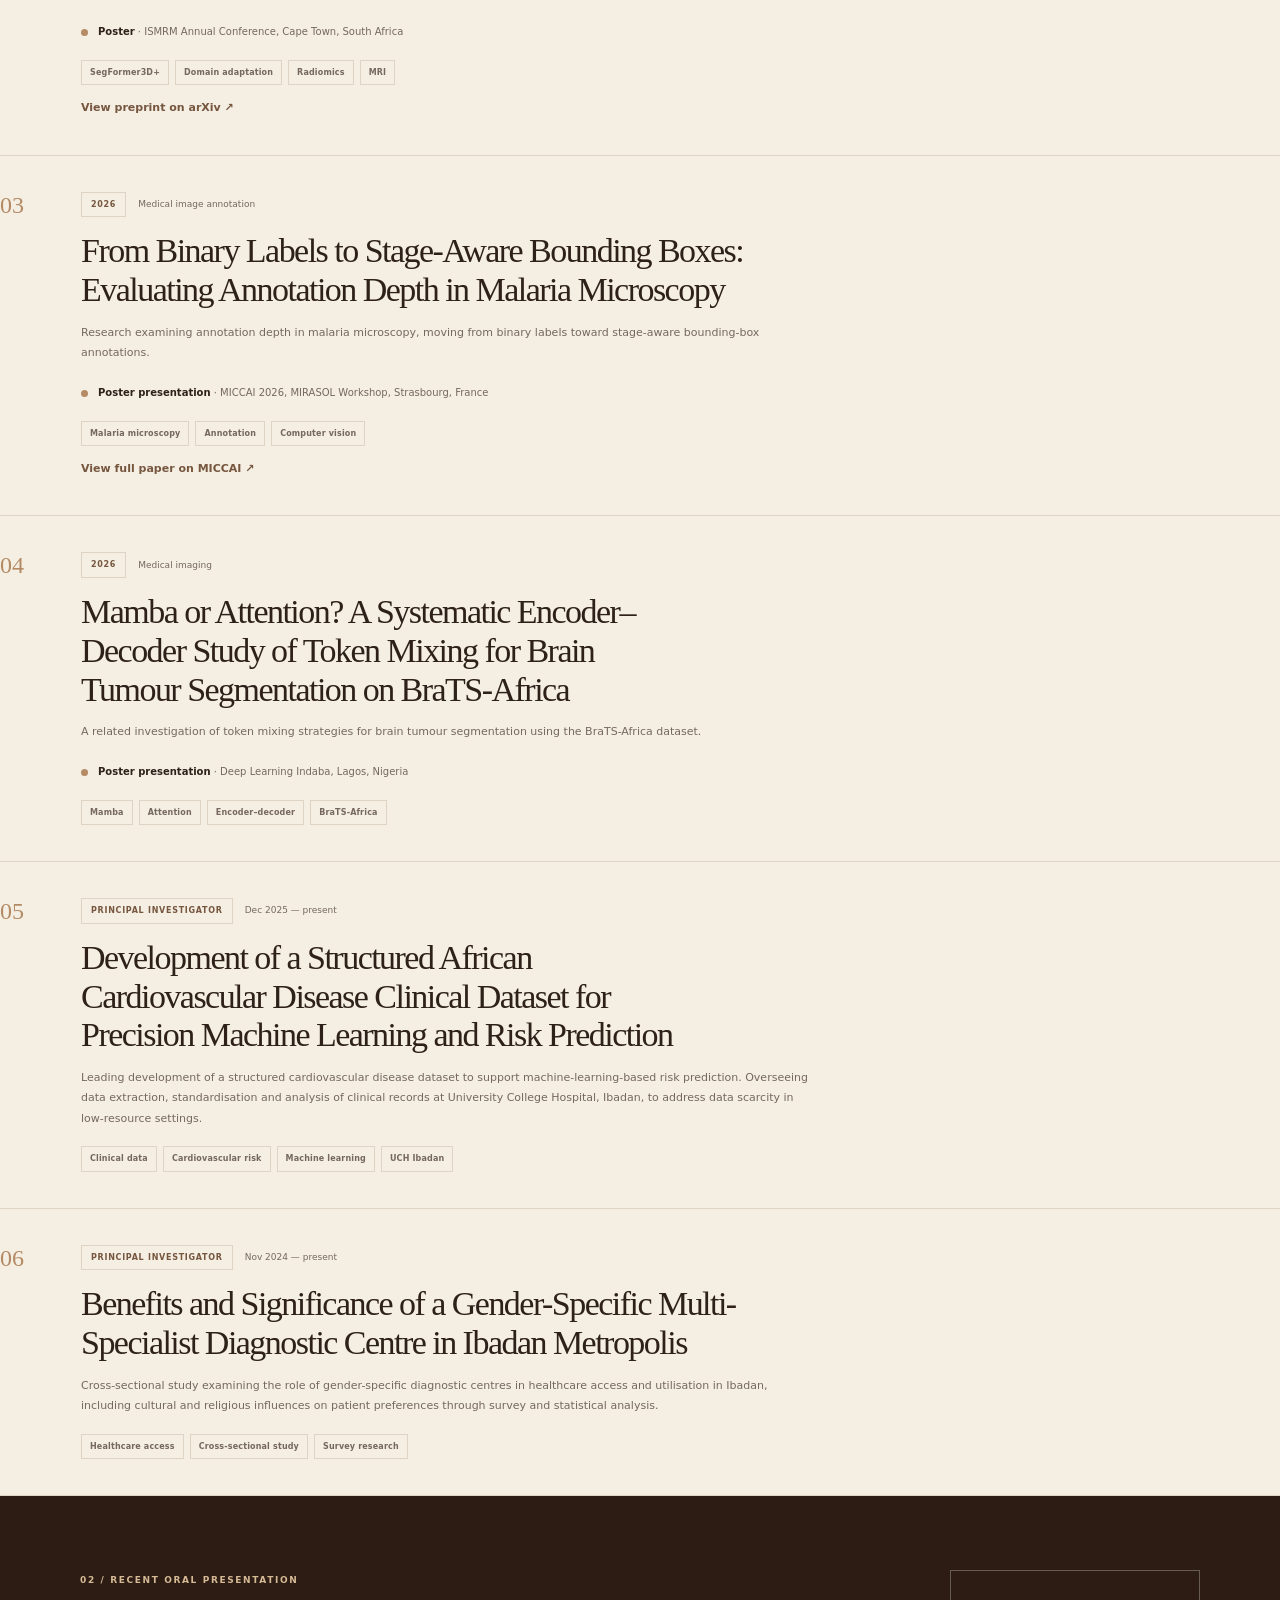
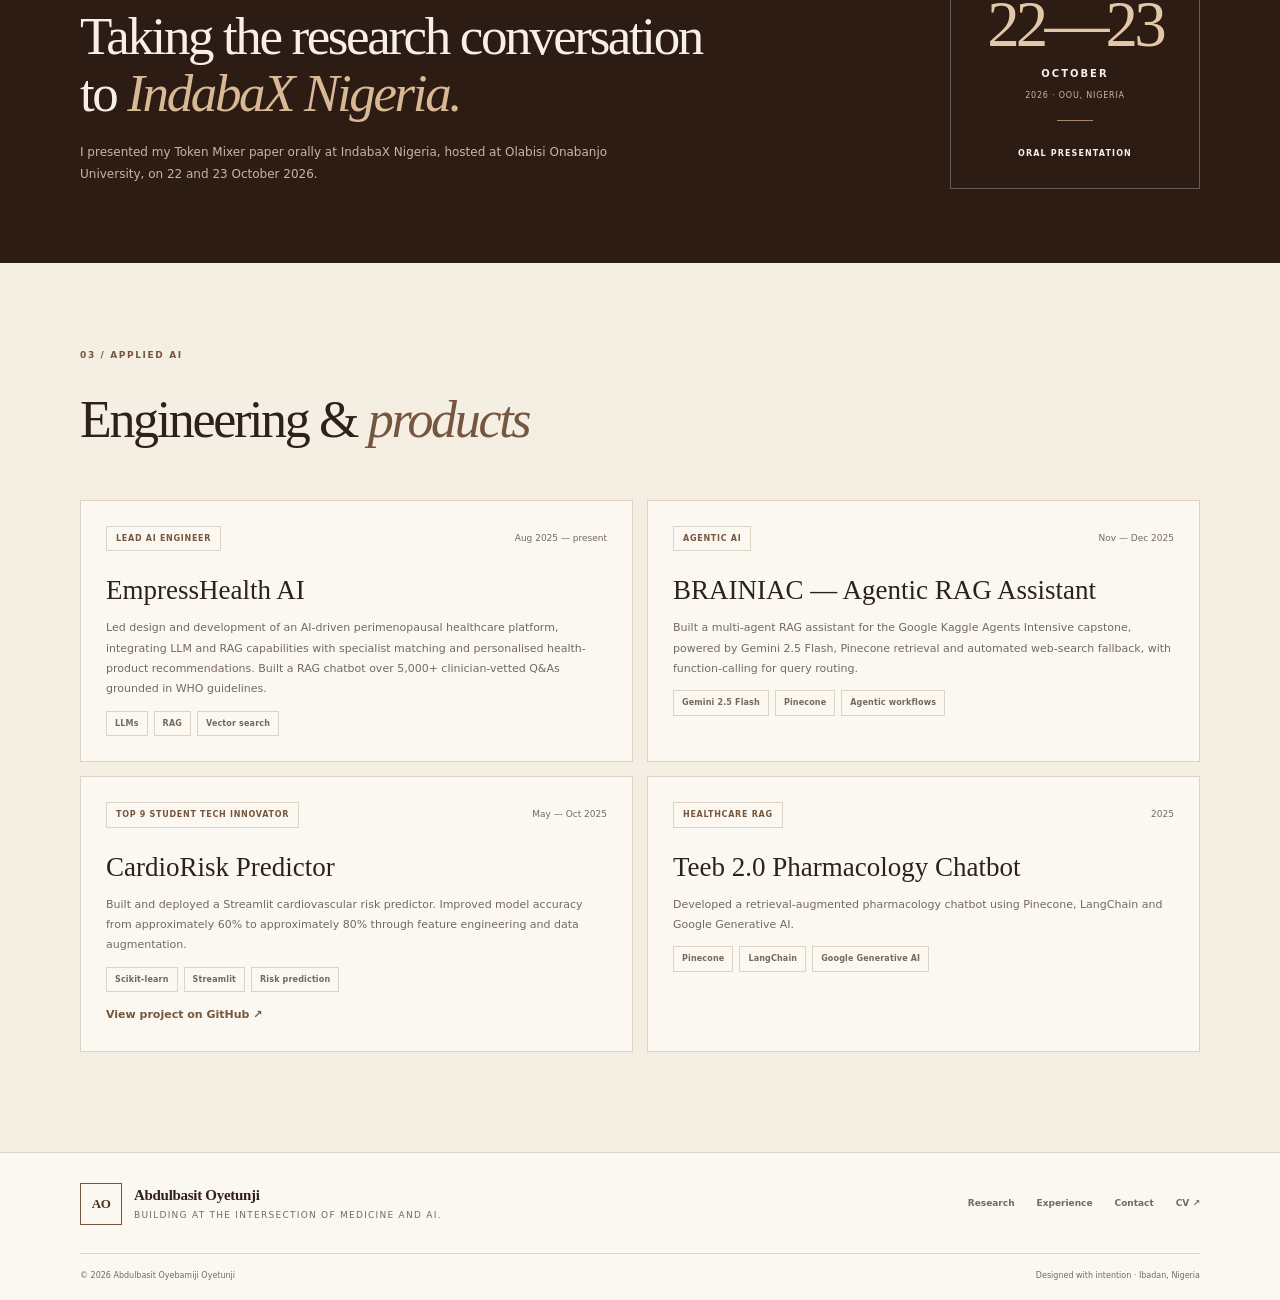
==== commit 17e04335: "second" ====
--- a/research.html
+++ b/research.html
@@ -35,9 +35,9 @@
 <section class="page-hero section-wrap" data-reveal><div class="eyebrow"><span class="eyebrow-line"></span> RESEARCH &amp; PROJECTS</div><h1>Research shaped by <em>clinical relevance.</em></h1><p class="page-lede">A selection of medical imaging studies, clinical machine-learning projects and applied AI systems. Conference status and roles are stated as documented in my CV and project records.</p></section>
 <section class="research-section section-wrap"><div class="research-toolbar"><div class="section-label">01 / RESEARCH OUTPUTS</div><div class="filter-row" role="group" aria-label="Filter research projects"><button class="filter-button is-selected" data-filter="all" type="button">All work</button><button class="filter-button" data-filter="imaging" type="button">Medical imaging</button><button class="filter-button" data-filter="clinical" type="button">Clinical ML</button><button class="filter-button" data-filter="ai" type="button">Applied AI</button></div></div>
 <div class="research-list">
-<article class="research-item research-highlight" id="token-mixer" data-category="imaging" data-reveal><div class="research-index">01</div><div class="research-content"><div class="research-meta"><span class="pill">Research Lead · 2026</span><span>Brain tumour segmentation</span></div><h2>Token Mixer Placement Matters: A Systematic Encoder–Decoder Ablation Study of Mamba for Brain Tumour Segmentation on BraTS-Africa</h2><p>Designed and led a deep-learning study comparing Mamba and Transformer-based token mixers across encoder–decoder placements for 3D brain tumour segmentation. Responsibilities included study conception, model development, experimental design, data analysis and manuscript preparation.</p><div class="status-list"><div><span class="status-dot"></span><span><strong>Oral presentation</strong> · IndabaX Nigeria, Olabisi Onabanjo University (OOU), 22–23 October 2026</span></div><div><span class="status-dot"></span><span><strong>Poster</strong> · MICCAI 2026, MIRASOL Workshop, Strasbourg, France</span></div><div><span class="status-dot"></span><span><strong>Accepted</strong> · Africa in AI Affinity Group at NeurIPS 2026 workshop</span></div></div><div class="tag-row"><span>PyTorch</span><span>Mamba / SSM</span><span>Vision Transformers</span><span>BraTS-Africa</span><span>3D segmentation</span></div></div><div class="research-side-note"><span>FEATURED PRESENTATION</span><strong>IndabaX Nigeria</strong><small>OOU · 22–23 Oct 2026</small><a href="#indaba-x">Presentation details ↓</a></div></article>
+<article class="research-item research-highlight" id="token-mixer" data-category="imaging" data-reveal><div class="research-index">01</div><div class="research-content"><div class="research-meta"><span class="pill">Research Lead · 2026</span><span>Brain tumour segmentation</span></div><h2>Token Mixer Placement Matters: A Systematic Encoder–Decoder Ablation Study of Mamba for Brain Tumour Segmentation on BraTS-Africa</h2><p>Designed and led a deep-learning study comparing Mamba and Transformer-based token mixers across encoder–decoder placements for 3D brain tumour segmentation. Responsibilities included study conception, model development, experimental design, data analysis and manuscript preparation.</p><div class="status-list"><div><span class="status-dot"></span><span><strong>Oral presentation</strong> · IndabaX Nigeria, Olabisi Onabanjo University (OOU), 22–23 October 2026</span></div><div><span class="status-dot"></span><span><strong>Poster</strong> · MICCAI 2026, MIRASOL Workshop, Strasbourg, France</span></div><div><span class="status-dot"></span><span><strong>Accepted</strong> · Africa in AI Affinity Group at NeurIPS 2026 workshop</span></div></div><div class="tag-row"><span>PyTorch</span><span>Mamba / SSM</span><span>Vision Transformers</span><span>BraTS-Africa</span><span>3D segmentation</span></div></div><p class="resource-link"><a href="https://papers.miccai.org/miccai-2026-sat/MIRASOL_046.html" target="_blank" rel="noopener">View full paper on MICCAI ↗</a></p></div></div><div class="research-side-note"><span>FEATURED PRESENTATION</span><strong>IndabaX Nigeria</strong><small>OOU · 22–23 Oct 2026</small><a href="#indaba-x">Presentation details ↓</a></div></article>
 <article class="research-item" id="domain-adaptation" data-category="imaging" data-reveal><div class="research-index">02</div><div class="research-content"><div class="research-meta"><span class="pill">Co-author · 2026</span><span>Medical imaging</span></div><h2>Domain-Adaptive Transformer for Data-Efficient Glioma Segmentation in Sub-Saharan MRI</h2><p>Contributed to a domain-adaptive transformer model (SegFormer3D+) for glioma segmentation under domain shift, integrating radiomics, intensity harmonisation and attention mechanisms, with validated performance gains on BraTS-Africa.</p><div class="status-list"><div><span class="status-dot"></span><span><strong>Poster</strong> · ISMRM Annual Conference, Cape Town, South Africa</span></div></div><div class="tag-row"><span>SegFormer3D+</span><span>Domain adaptation</span><span>Radiomics</span><span>MRI</span></div><p class="resource-link"><a href="https://arxiv.org/abs/2511.02928" target="_blank" rel="noopener">View preprint on arXiv ↗</a></p></div></article>
-<article class="research-item" id="malaria-annotations" data-category="imaging" data-reveal><div class="research-index">03</div><div class="research-content"><div class="research-meta"><span class="pill">2026</span><span>Medical image annotation</span></div><h2>From Binary Labels to Stage-Aware Bounding Boxes: Evaluating Annotation Depth in Malaria Microscopy</h2><p>Research examining annotation depth in malaria microscopy, moving from binary labels toward stage-aware bounding-box annotations.</p><div class="status-list"><div><span class="status-dot"></span><span><strong>Poster presentation</strong> · MICCAI 2026, MIRASOL Workshop, Strasbourg, France</span></div></div><div class="tag-row"><span>Malaria microscopy</span><span>Annotation</span><span>Computer vision</span></div></div></article>
+<article class="research-item" id="malaria-annotations" data-category="imaging" data-reveal><div class="research-index">03</div><div class="research-content"><div class="research-meta"><span class="pill">2026</span><span>Medical image annotation</span></div><h2>From Binary Labels to Stage-Aware Bounding Boxes: Evaluating Annotation Depth in Malaria Microscopy</h2><p>Research examining annotation depth in malaria microscopy, moving from binary labels toward stage-aware bounding-box annotations.</p><div class="status-list"><div><span class="status-dot"></span><span><strong>Poster presentation</strong> · MICCAI 2026, MIRASOL Workshop, Strasbourg, France</span></div></div><div class="tag-row"><span>Malaria microscopy</span><span>Annotation</span><span>Computer vision</span></div><p class="resource-link"><a href="https://papers.miccai.org/miccai-2026-sat/MIRASOL_045.html" target="_blank" rel="noopener">View full paper on MICCAI ↗</a></p></div></article>
 <article class="research-item" data-category="imaging" data-reveal><div class="research-index">04</div><div class="research-content"><div class="research-meta"><span class="pill">2026</span><span>Medical imaging</span></div><h2>Mamba or Attention? A Systematic Encoder–Decoder Study of Token Mixing for Brain Tumour Segmentation on BraTS-Africa</h2><p>A related investigation of token mixing strategies for brain tumour segmentation using the BraTS-Africa dataset.</p><div class="status-list"><div><span class="status-dot"></span><span><strong>Poster presentation</strong> · Deep Learning Indaba, Lagos, Nigeria</span></div></div><div class="tag-row"><span>Mamba</span><span>Attention</span><span>Encoder–decoder</span><span>BraTS-Africa</span></div></div></article>
 <article class="research-item" id="cardiovascular-dataset" data-category="clinical" data-reveal><div class="research-index">05</div><div class="research-content"><div class="research-meta"><span class="pill">Principal Investigator</span><span>Dec 2025 — present</span></div><h2>Development of a Structured African Cardiovascular Disease Clinical Dataset for Precision Machine Learning and Risk Prediction</h2><p>Leading development of a structured cardiovascular disease dataset to support machine-learning-based risk prediction. Overseeing data extraction, standardisation and analysis of clinical records at University College Hospital, Ibadan, to address data scarcity in low-resource settings.</p><div class="tag-row"><span>Clinical data</span><span>Cardiovascular risk</span><span>Machine learning</span><span>UCH Ibadan</span></div></div></article>
 <article class="research-item" data-category="clinical" data-reveal><div class="research-index">06</div><div class="research-content"><div class="research-meta"><span class="pill">Principal Investigator</span><span>Nov 2024 — present</span></div><h2>Benefits and Significance of a Gender-Specific Multi-Specialist Diagnostic Centre in Ibadan Metropolis</h2><p>Cross-sectional study examining the role of gender-specific diagnostic centres in healthcare access and utilisation in Ibadan, including cultural and religious influences on patient preferences through survey and statistical analysis.</p><div class="tag-row"><span>Healthcare access</span><span>Cross-sectional study</span><span>Survey research</span></div></div></article>
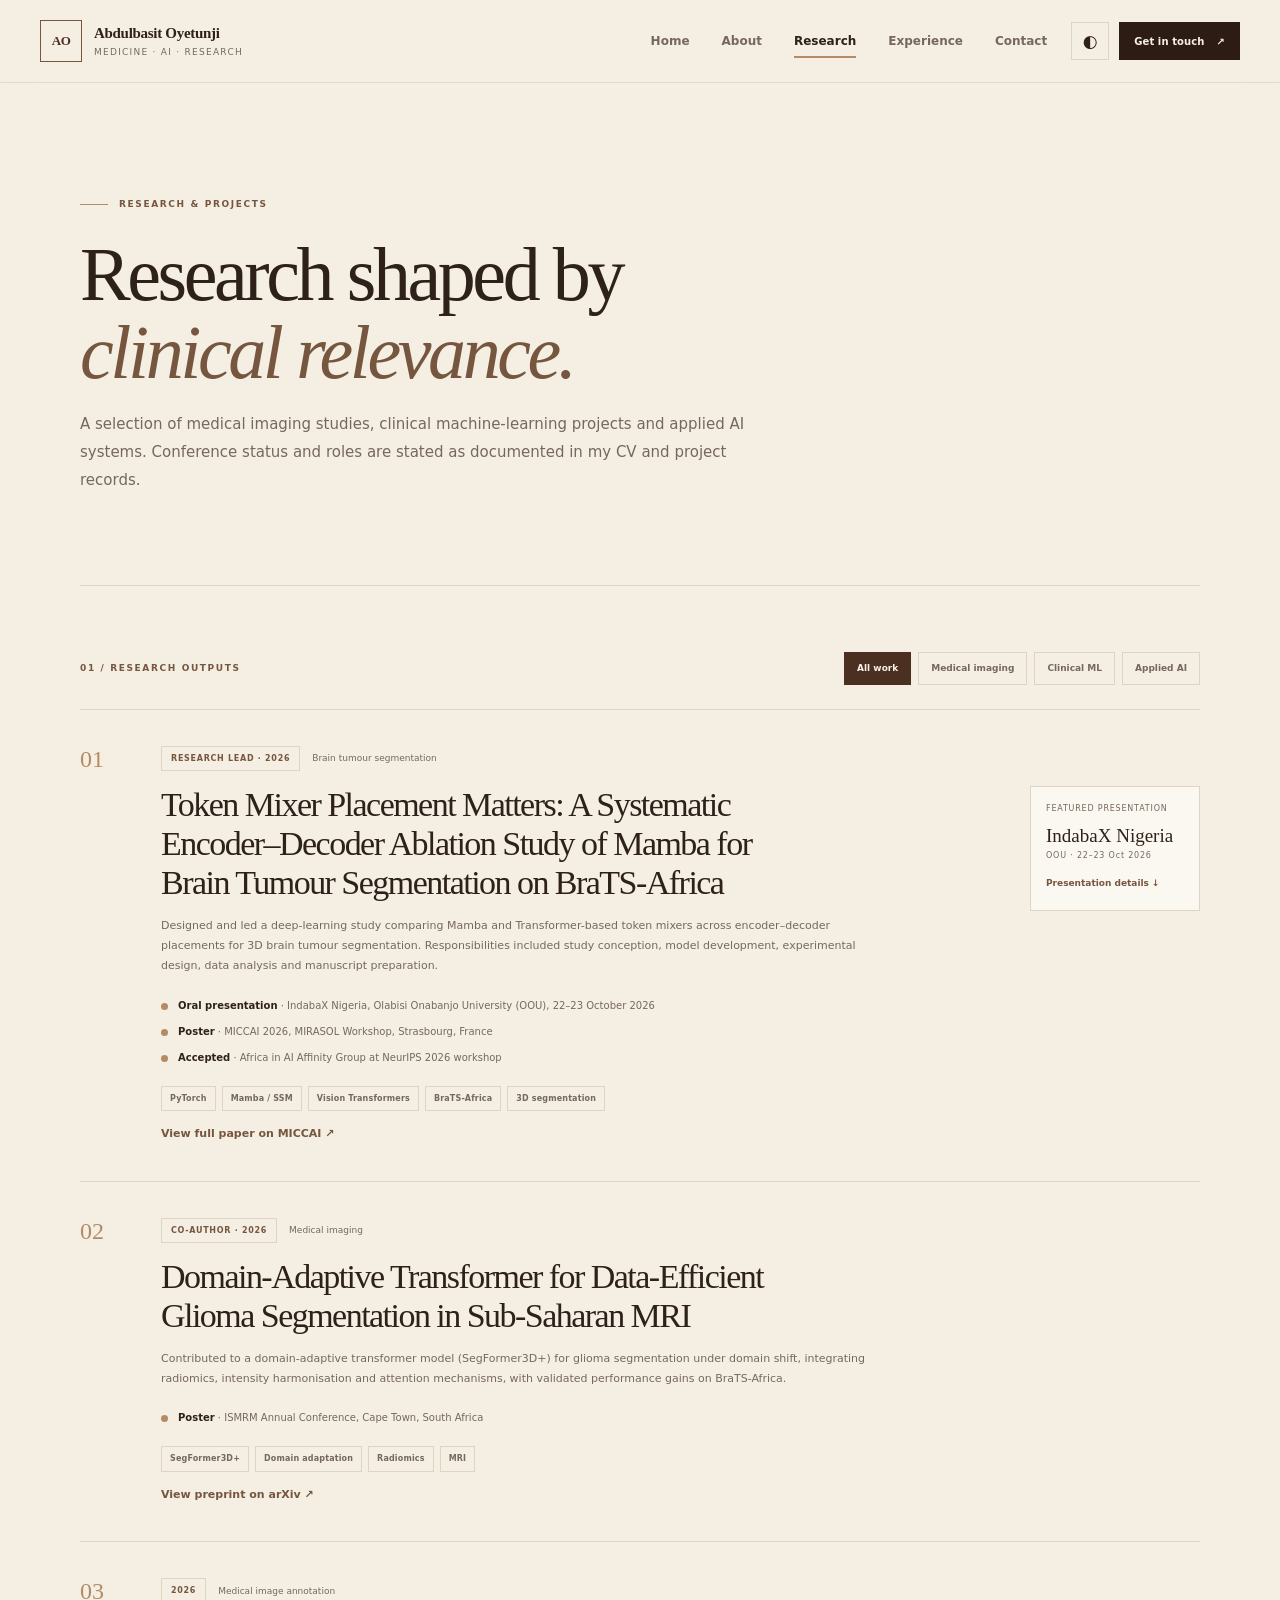
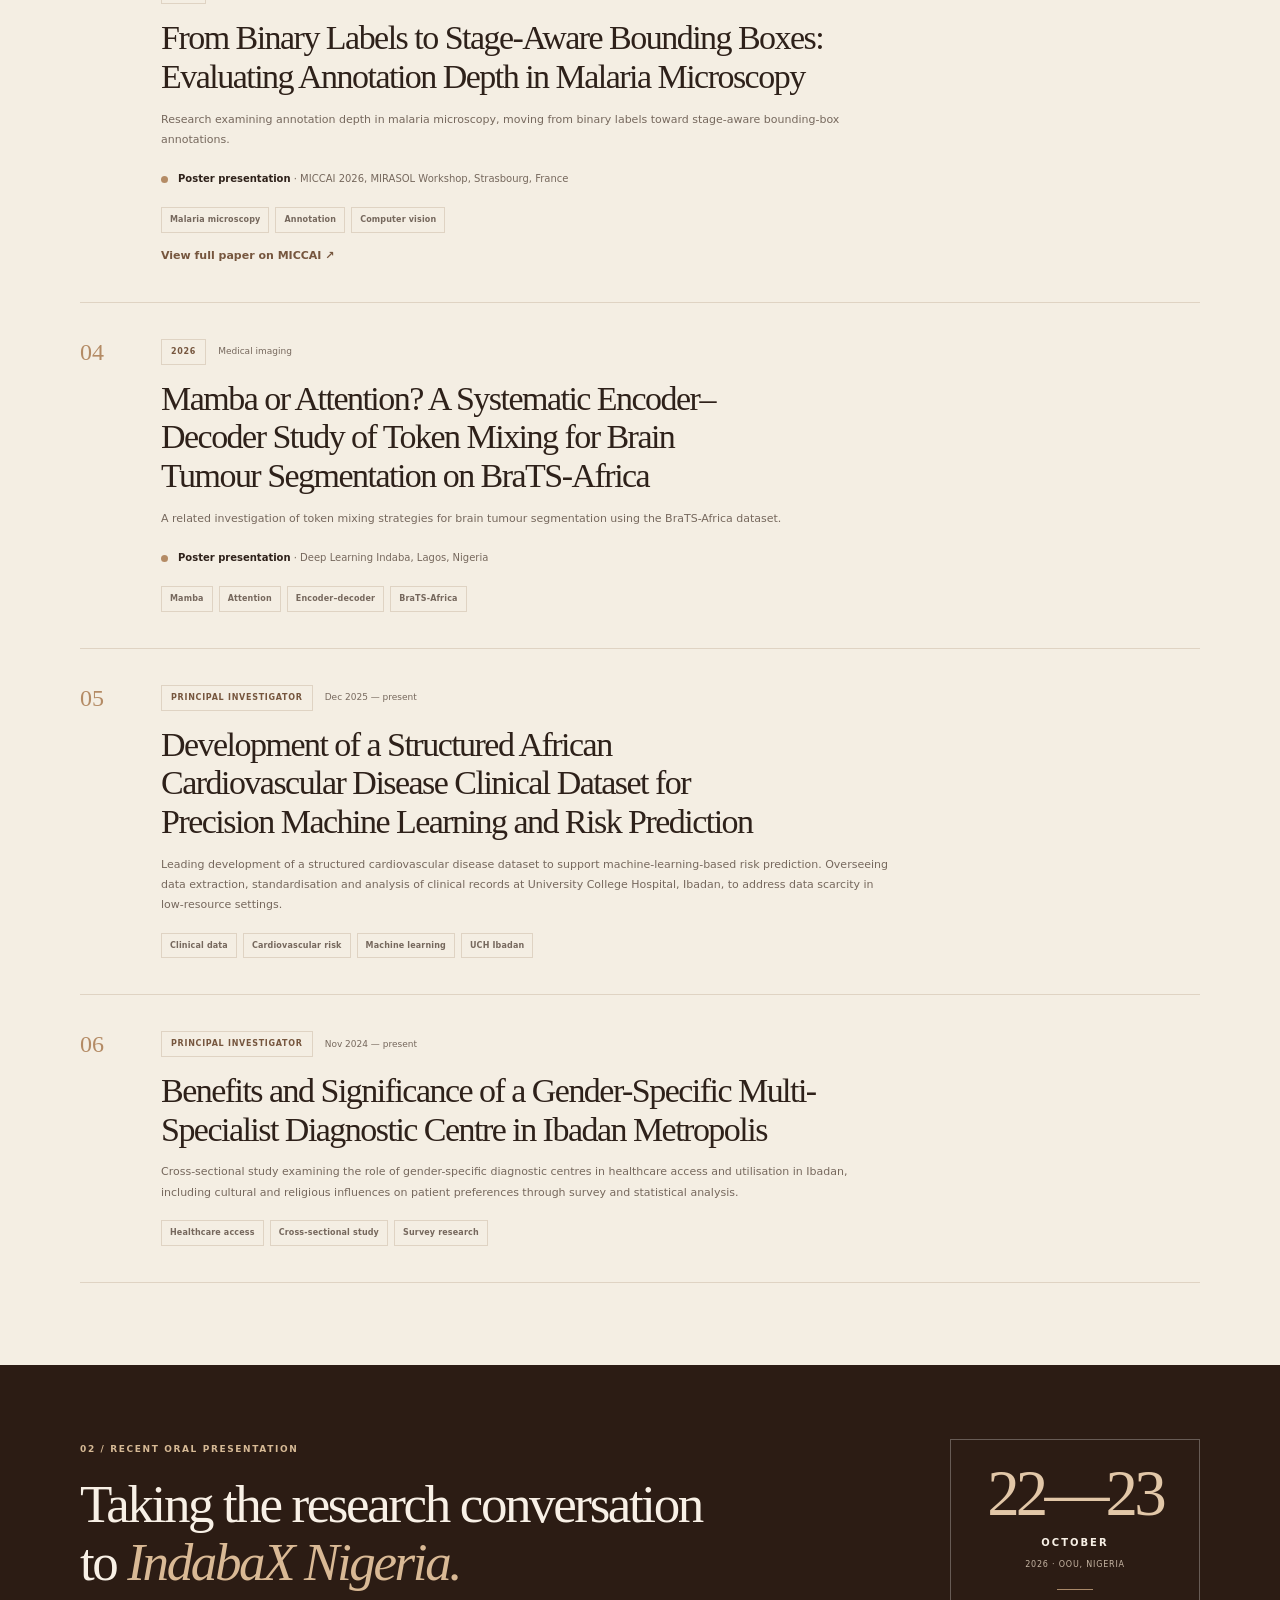
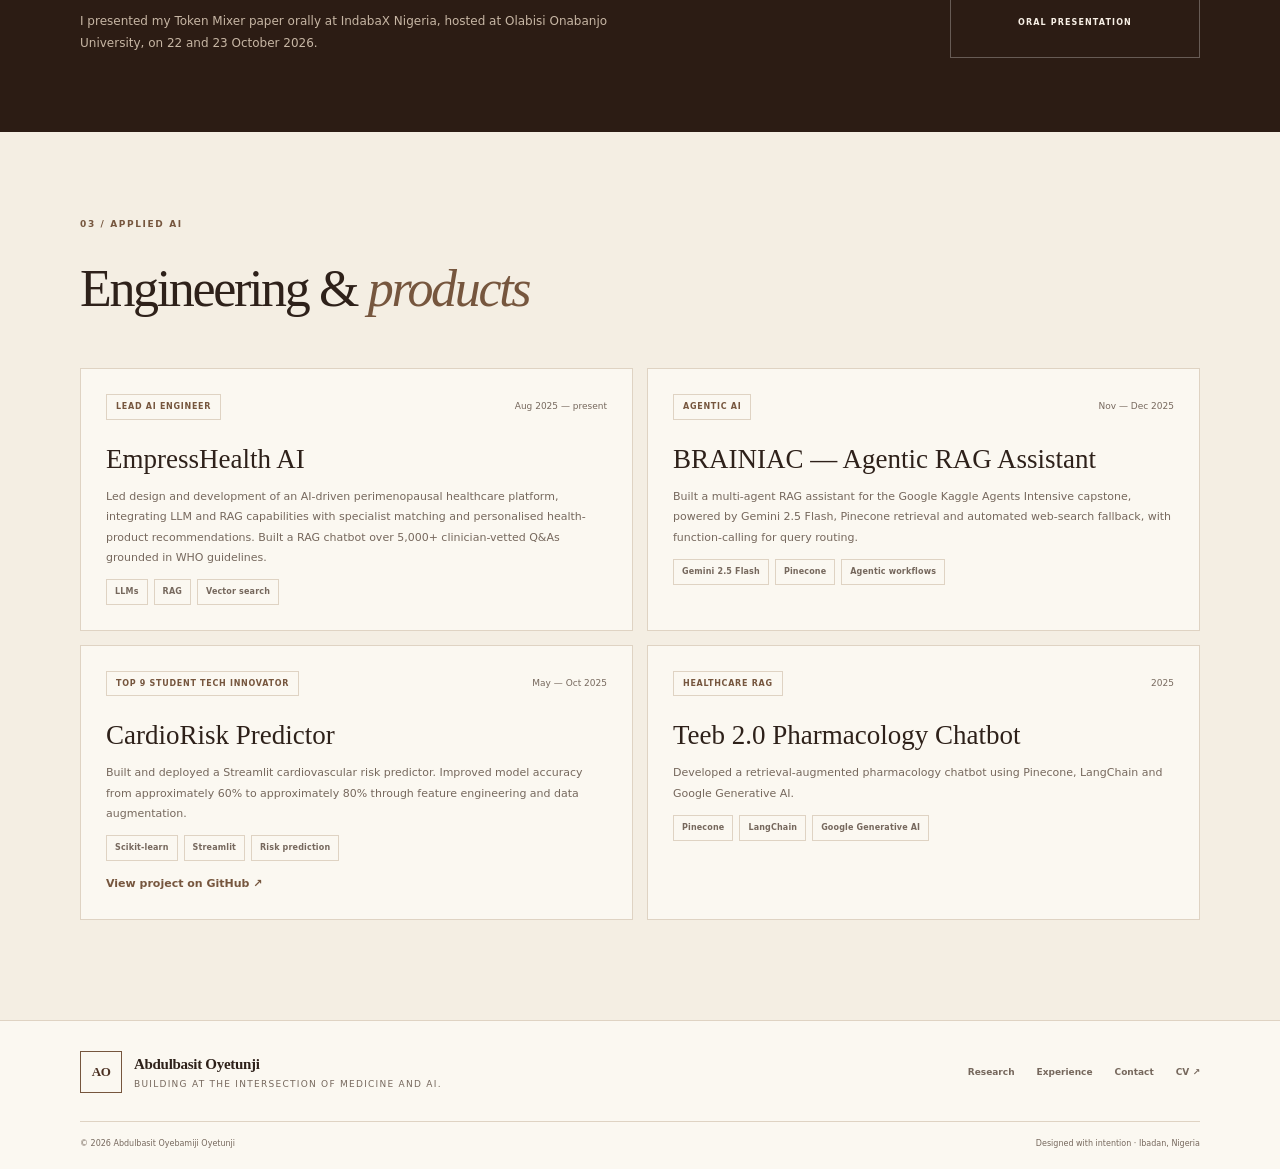
==== commit eb108fe8: "third" ====
--- a/research.html
+++ b/research.html
@@ -35,7 +35,7 @@
 <section class="page-hero section-wrap" data-reveal><div class="eyebrow"><span class="eyebrow-line"></span> RESEARCH &amp; PROJECTS</div><h1>Research shaped by <em>clinical relevance.</em></h1><p class="page-lede">A selection of medical imaging studies, clinical machine-learning projects and applied AI systems. Conference status and roles are stated as documented in my CV and project records.</p></section>
 <section class="research-section section-wrap"><div class="research-toolbar"><div class="section-label">01 / RESEARCH OUTPUTS</div><div class="filter-row" role="group" aria-label="Filter research projects"><button class="filter-button is-selected" data-filter="all" type="button">All work</button><button class="filter-button" data-filter="imaging" type="button">Medical imaging</button><button class="filter-button" data-filter="clinical" type="button">Clinical ML</button><button class="filter-button" data-filter="ai" type="button">Applied AI</button></div></div>
 <div class="research-list">
-<article class="research-item research-highlight" id="token-mixer" data-category="imaging" data-reveal><div class="research-index">01</div><div class="research-content"><div class="research-meta"><span class="pill">Research Lead · 2026</span><span>Brain tumour segmentation</span></div><h2>Token Mixer Placement Matters: A Systematic Encoder–Decoder Ablation Study of Mamba for Brain Tumour Segmentation on BraTS-Africa</h2><p>Designed and led a deep-learning study comparing Mamba and Transformer-based token mixers across encoder–decoder placements for 3D brain tumour segmentation. Responsibilities included study conception, model development, experimental design, data analysis and manuscript preparation.</p><div class="status-list"><div><span class="status-dot"></span><span><strong>Oral presentation</strong> · IndabaX Nigeria, Olabisi Onabanjo University (OOU), 22–23 October 2026</span></div><div><span class="status-dot"></span><span><strong>Poster</strong> · MICCAI 2026, MIRASOL Workshop, Strasbourg, France</span></div><div><span class="status-dot"></span><span><strong>Accepted</strong> · Africa in AI Affinity Group at NeurIPS 2026 workshop</span></div></div><div class="tag-row"><span>PyTorch</span><span>Mamba / SSM</span><span>Vision Transformers</span><span>BraTS-Africa</span><span>3D segmentation</span></div></div><p class="resource-link"><a href="https://papers.miccai.org/miccai-2026-sat/MIRASOL_046.html" target="_blank" rel="noopener">View full paper on MICCAI ↗</a></p></div></div><div class="research-side-note"><span>FEATURED PRESENTATION</span><strong>IndabaX Nigeria</strong><small>OOU · 22–23 Oct 2026</small><a href="#indaba-x">Presentation details ↓</a></div></article>
+<article class="research-item research-highlight" id="token-mixer" data-category="imaging" data-reveal><div class="research-index">01</div><div class="research-content"><div class="research-meta"><span class="pill">Research Lead · 2026</span><span>Brain tumour segmentation</span></div><h2>Token Mixer Placement Matters: A Systematic Encoder–Decoder Ablation Study of Mamba for Brain Tumour Segmentation on BraTS-Africa</h2><p>Designed and led a deep-learning study comparing Mamba and Transformer-based token mixers across encoder–decoder placements for 3D brain tumour segmentation. Responsibilities included study conception, model development, experimental design, data analysis and manuscript preparation.</p><div class="status-list"><div><span class="status-dot"></span><span><strong>Oral presentation</strong> · IndabaX Nigeria, Olabisi Onabanjo University (OOU), 22–23 October 2026</span></div><div><span class="status-dot"></span><span><strong>Poster</strong> · MICCAI 2026, MIRASOL Workshop, Strasbourg, France</span></div><div><span class="status-dot"></span><span><strong>Accepted</strong> · Africa in AI Affinity Group at NeurIPS 2026 workshop</span></div></div><div class="tag-row"><span>PyTorch</span><span>Mamba / SSM</span><span>Vision Transformers</span><span>BraTS-Africa</span><span>3D segmentation</span></div><p class="resource-link"><a href="https://papers.miccai.org/miccai-2026-sat/MIRASOL_046.html" target="_blank" rel="noopener">View full paper on MICCAI ↗</a></p></div><div class="research-side-note"><span>FEATURED PRESENTATION</span><strong>IndabaX Nigeria</strong><small>OOU · 22–23 Oct 2026</small><a href="#indaba-x">Presentation details ↓</a></div></article>
 <article class="research-item" id="domain-adaptation" data-category="imaging" data-reveal><div class="research-index">02</div><div class="research-content"><div class="research-meta"><span class="pill">Co-author · 2026</span><span>Medical imaging</span></div><h2>Domain-Adaptive Transformer for Data-Efficient Glioma Segmentation in Sub-Saharan MRI</h2><p>Contributed to a domain-adaptive transformer model (SegFormer3D+) for glioma segmentation under domain shift, integrating radiomics, intensity harmonisation and attention mechanisms, with validated performance gains on BraTS-Africa.</p><div class="status-list"><div><span class="status-dot"></span><span><strong>Poster</strong> · ISMRM Annual Conference, Cape Town, South Africa</span></div></div><div class="tag-row"><span>SegFormer3D+</span><span>Domain adaptation</span><span>Radiomics</span><span>MRI</span></div><p class="resource-link"><a href="https://arxiv.org/abs/2511.02928" target="_blank" rel="noopener">View preprint on arXiv ↗</a></p></div></article>
 <article class="research-item" id="malaria-annotations" data-category="imaging" data-reveal><div class="research-index">03</div><div class="research-content"><div class="research-meta"><span class="pill">2026</span><span>Medical image annotation</span></div><h2>From Binary Labels to Stage-Aware Bounding Boxes: Evaluating Annotation Depth in Malaria Microscopy</h2><p>Research examining annotation depth in malaria microscopy, moving from binary labels toward stage-aware bounding-box annotations.</p><div class="status-list"><div><span class="status-dot"></span><span><strong>Poster presentation</strong> · MICCAI 2026, MIRASOL Workshop, Strasbourg, France</span></div></div><div class="tag-row"><span>Malaria microscopy</span><span>Annotation</span><span>Computer vision</span></div><p class="resource-link"><a href="https://papers.miccai.org/miccai-2026-sat/MIRASOL_045.html" target="_blank" rel="noopener">View full paper on MICCAI ↗</a></p></div></article>
 <article class="research-item" data-category="imaging" data-reveal><div class="research-index">04</div><div class="research-content"><div class="research-meta"><span class="pill">2026</span><span>Medical imaging</span></div><h2>Mamba or Attention? A Systematic Encoder–Decoder Study of Token Mixing for Brain Tumour Segmentation on BraTS-Africa</h2><p>A related investigation of token mixing strategies for brain tumour segmentation using the BraTS-Africa dataset.</p><div class="status-list"><div><span class="status-dot"></span><span><strong>Poster presentation</strong> · Deep Learning Indaba, Lagos, Nigeria</span></div></div><div class="tag-row"><span>Mamba</span><span>Attention</span><span>Encoder–decoder</span><span>BraTS-Africa</span></div></div></article>
